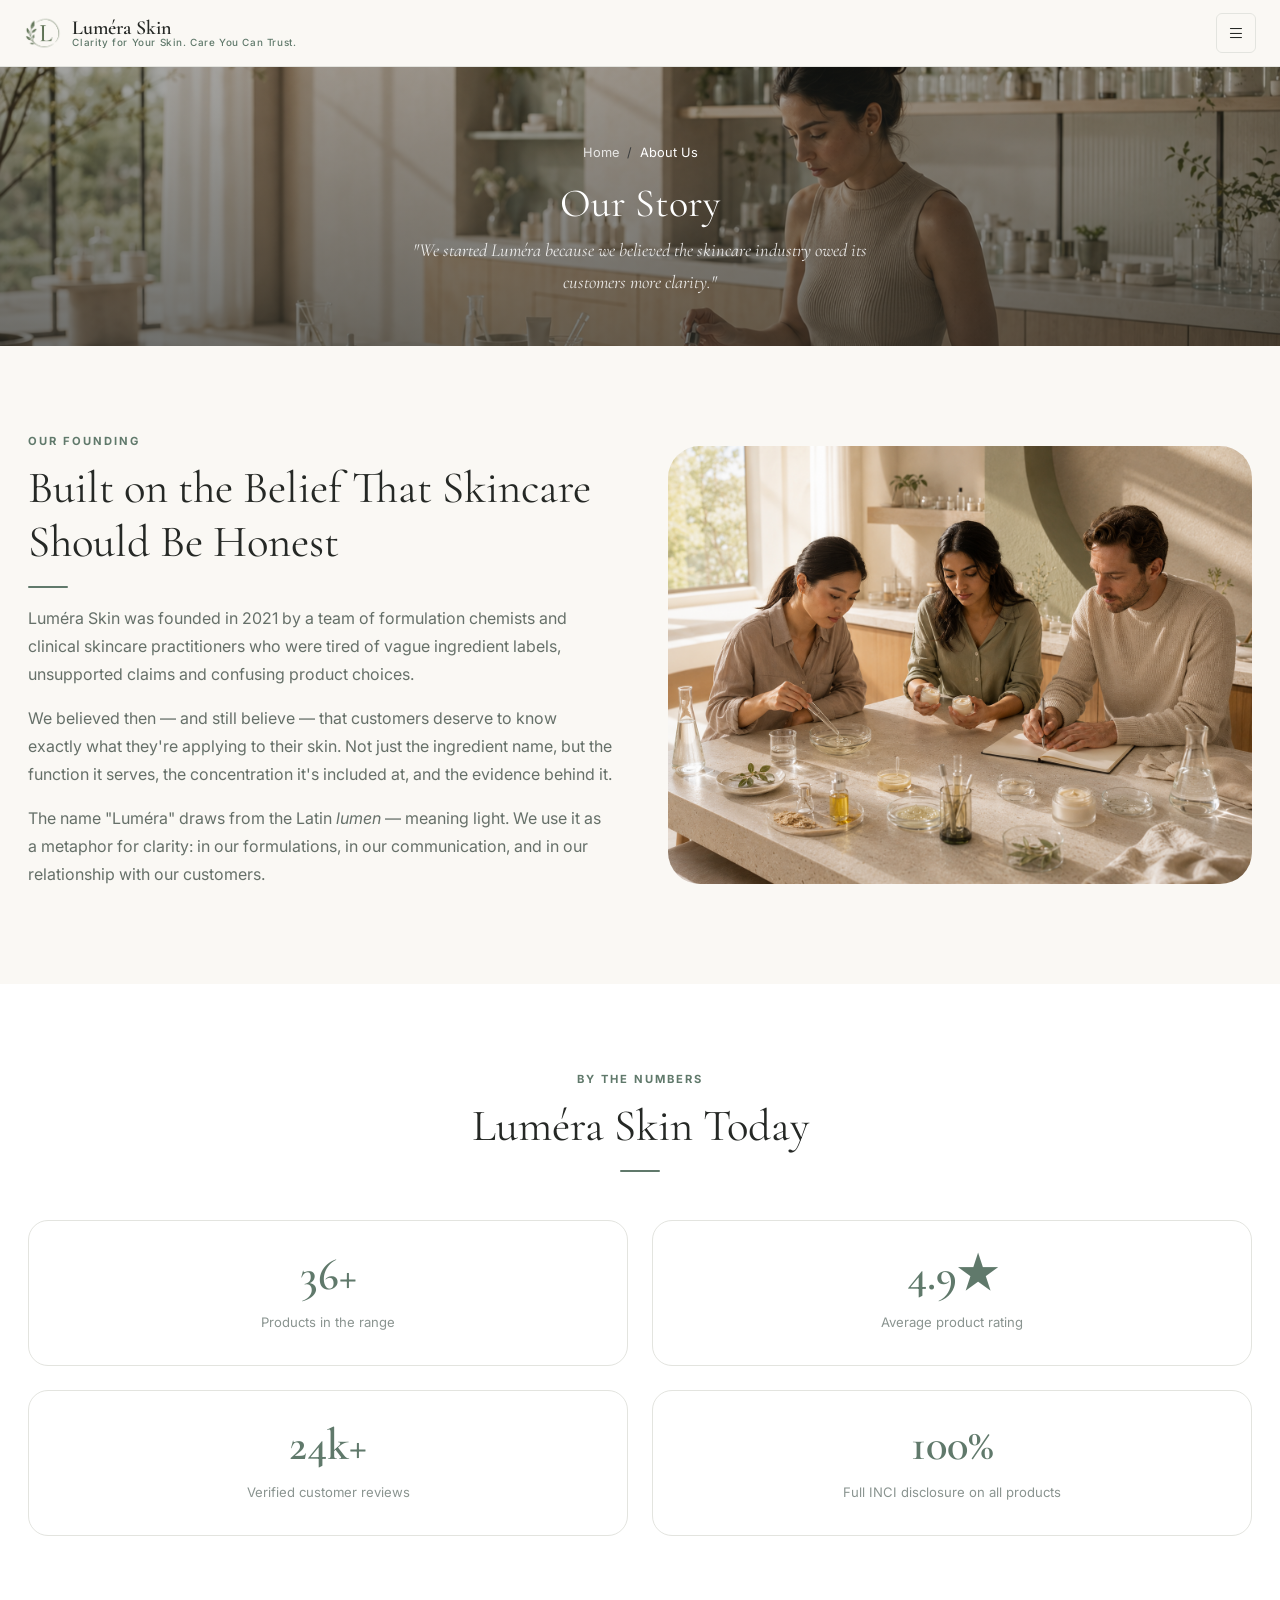
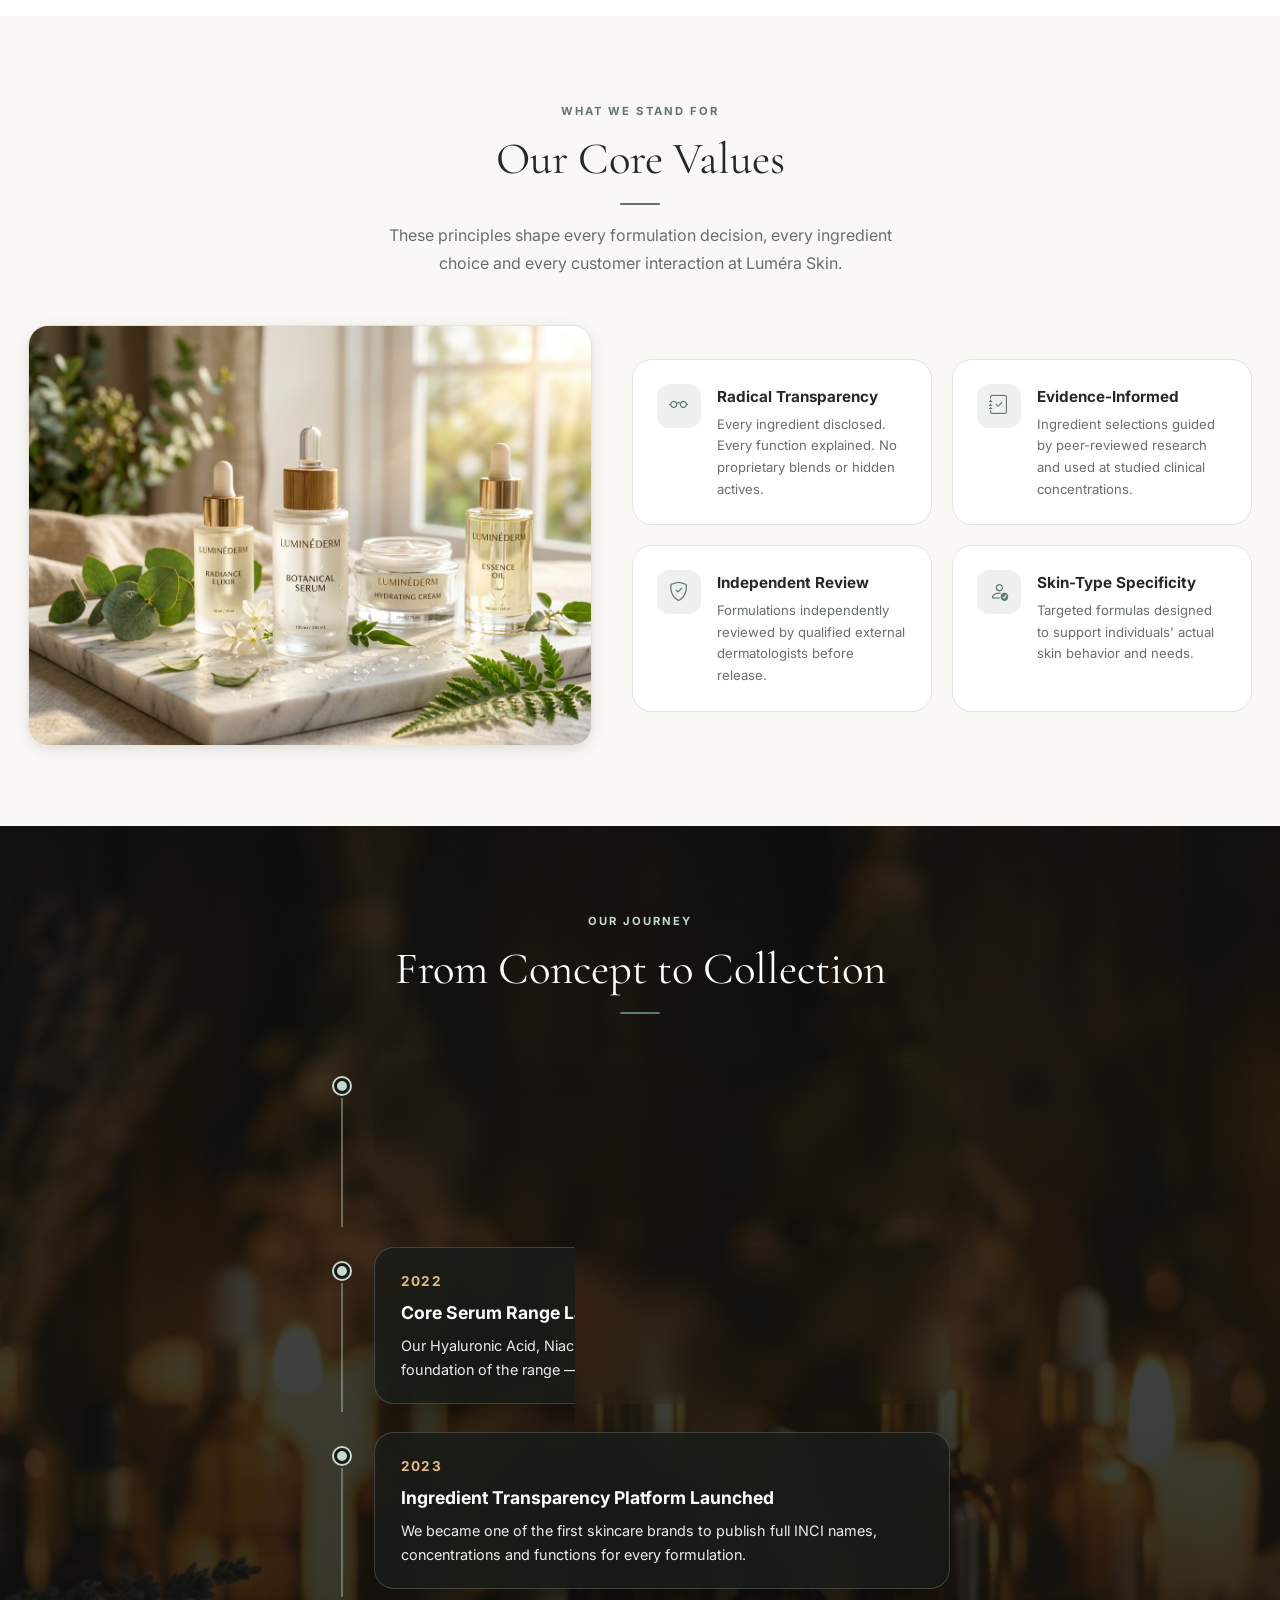
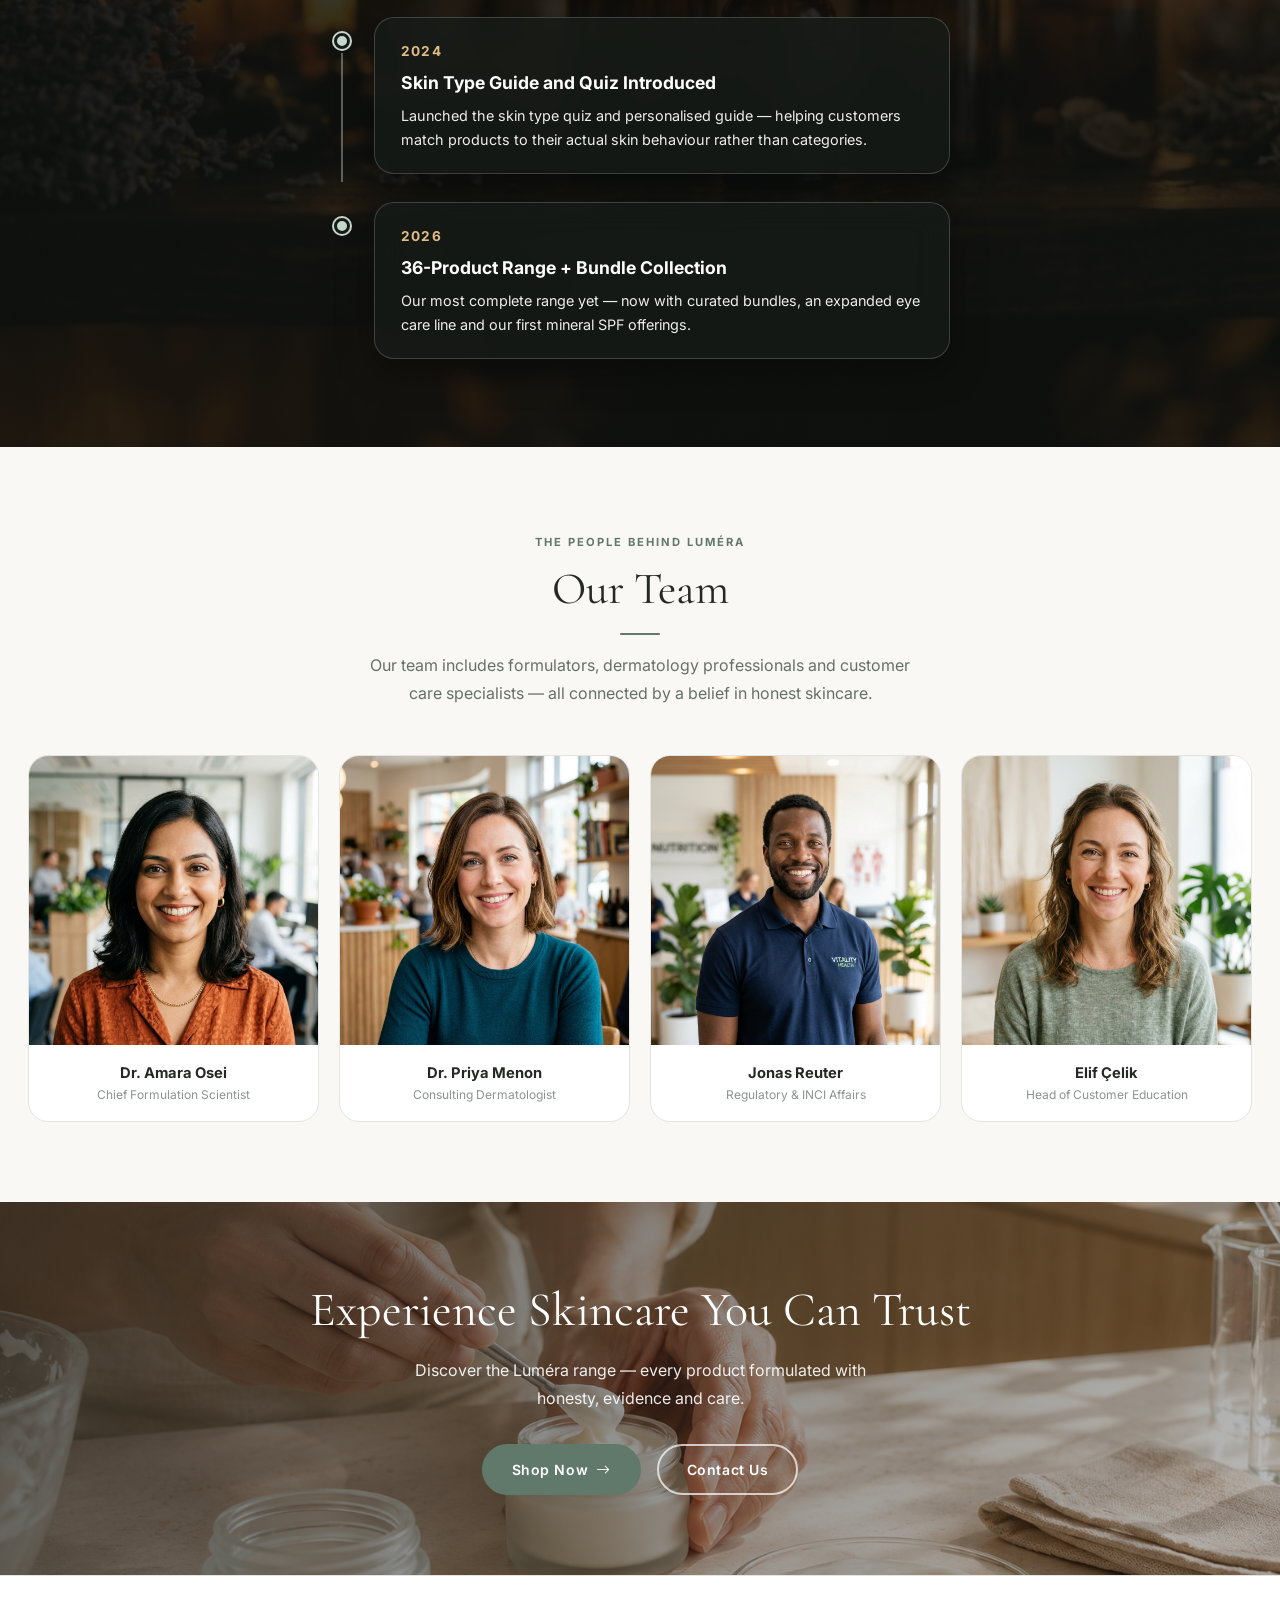
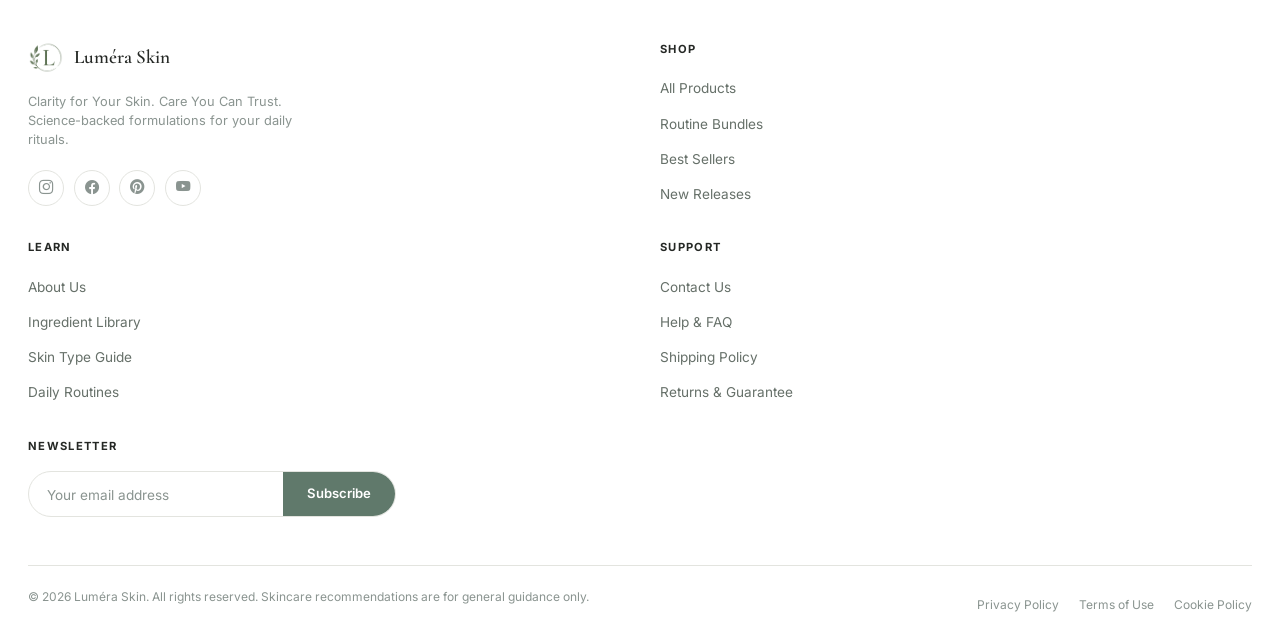
==== about.html @ bf9c9fcc "initial stages committed" ====
<!DOCTYPE html>
<html lang="en" dir="ltr" data-theme="light">

<head>
  <meta charset="UTF-8">
  <meta name="viewport" content="width=device-width, initial-scale=1.0">
  <title>About Luméra Skin — Our Philosophy & Story</title>
  <meta name="description"
    content="Learn about Luméra Skin — our founding philosophy, ingredient commitments, and what drives our belief in science-informed, transparent skincare.">
  <link rel="stylesheet" href="https://cdn.jsdelivr.net/npm/bootstrap@5.3.3/dist/css/bootstrap.min.css">
  <link rel="stylesheet" href="https://cdn.jsdelivr.net/npm/bootstrap-icons@1.11.3/font/bootstrap-icons.min.css">
  <link
    href="https://fonts.googleapis.com/css2?family=Cormorant+Garamond:ital,wght@0,300;0,400;0,500;0,600;1,300;1,400&family=Inter:wght@300;400;500;600;700&display=swap"
    rel="stylesheet">
  <link rel="stylesheet" href="css/main.css">
  <link rel="stylesheet" href="css/header.css">
  <link rel="stylesheet" href="css/footer.css">
  <link rel="stylesheet" href="css/forms.css">
  <link rel="stylesheet" href="css/dark-theme.css">
  <link rel="stylesheet" href="css/rtl.css">
  <link rel="stylesheet" href="css/desktop.css">
  <link rel="stylesheet" href="css/tablet.css">
  <link rel="stylesheet" href="css/mobile.css">
  <style>
    /* Story split */
    .about-split {
      display: grid;
      grid-template-columns: 1fr 1fr;
      gap: 3.5rem;
      align-items: center;
    }

    @media(max-width:768px) {
      .about-split {
        grid-template-columns: 1fr;
        gap: 2rem;
      }
    }

    [dir="rtl"] .about-split {
      direction: rtl;
    }

    .about-split-img {
      border-radius: var(--radius-xl);
      overflow: hidden;
      aspect-ratio: 4/3;
    }

    .about-split-img img {
      width: 100%;
      height: 100%;
      object-fit: cover;
    }

    /* Stats */
    .about-stats-grid {
      display: grid;
      grid-template-columns: repeat(4, 1fr);
      gap: 1.25rem;
      margin-top: 2rem;
    }

    @media(max-width:768px) {
      .about-stats-grid {
        grid-template-columns: repeat(2, 1fr);
      }
    }

    .stat-card {
      background: var(--bg-card);
      border: 1px solid var(--border-color);
      border-radius: var(--radius-lg);
      padding: 2rem 1.25rem;
      text-align: center;
      transition: all var(--transition-base);
    }

    .stat-card:hover {
      transform: translateY(-4px);
      box-shadow: var(--shadow-card-hover);
    }

    .stat-number {
      font-family: var(--font-display);
      font-size: 2.8rem;
      font-weight: 600;
      color: var(--color-primary);
      line-height: 1;
      margin-bottom: 0.85rem;
    }

    .stat-label {
      font-size: 0.82rem;
      color: var(--text-muted);
    }

    /* Values — Split Layout */
    .values-wrapper {
      display: grid;
      grid-template-columns: 1fr 1.1fr;
      gap: 2.5rem;
      align-items: center;
    }

    @media (max-width: 991px) {
      .values-wrapper {
        grid-template-columns: 1fr;
        gap: 2rem;
      }
    }

    .values-left-img {
      border-radius: var(--radius-lg);
      overflow: hidden;
      border: 1px solid var(--border-color);
      box-shadow: var(--shadow-md);
      height: 100%;
      min-height: 420px;
    }

    .values-left-img img {
      width: 100%;
      height: 100%;
      object-fit: cover;
      display: block;
    }

    .values-right-grid {
      display: grid;
      grid-template-columns: repeat(2, 1fr);
      gap: 1.25rem;
    }

    @media (max-width: 576px) {
      .values-right-grid {
        grid-template-columns: 1fr;
      }
    }

    .value-card {
      display: flex;
      gap: 1rem;
      align-items: flex-start;
      background: var(--bg-card);
      border: 1px solid var(--border-color);
      border-radius: var(--radius-lg);
      padding: 1.5rem;
      transition: all var(--transition-base);
    }

    .value-card:hover {
      transform: translateX(4px);
      border-color: rgba(96, 121, 107, .3);
    }

    [dir="rtl"] .value-card:hover {
      transform: translateX(-4px);
    }

    .value-icon {
      width: 44px;
      height: 44px;
      background: rgba(96, 121, 107, .1);
      border-radius: var(--radius-md);
      display: flex;
      align-items: center;
      justify-content: center;
      font-size: 1.2rem;
      color: var(--color-primary);
      flex-shrink: 0;
    }

    .value-title {
      font-size: 0.95rem;
      font-weight: 700;
      color: var(--text-heading);
      margin-bottom: 0.3rem;
    }

    .value-desc {
      font-size: 0.82rem;
      color: var(--text-body);
      line-height: 1.65;
    }

    /* Timeline with Background Image */
    #timeline {
      position: relative;
      background-image: url('assets/images/our-journey-bg.jpg');
      background-size: cover;
      background-position: center;
      background-attachment: scroll;
      color: #ffffff;
      overflow: hidden;
    }

    #timeline::before {
      content: '';
      position: absolute;
      inset: 0;
      background: linear-gradient(180deg, rgba(15, 18, 16, 0.75) 0%, rgba(15, 18, 16, 0.88) 100%);
      z-index: 1;
    }

    #timeline .container-brand {
      position: relative;
      z-index: 2;
    }

    #timeline .section-label {
      color: #c5d8cd !important;
    }

    #timeline h2 {
      color: #ffffff !important;
    }

    .timeline {
      display: flex;
      flex-direction: column;
      gap: 1.25rem;
    }

    .timeline-item {
      display: flex;
      gap: 1.25rem;
      align-items: stretch;
      position: relative;
    }

    .timeline-left {
      display: flex;
      flex-direction: column;
      align-items: center;
      flex-shrink: 0;
      width: 24px;
    }

    .timeline-dot {
      width: 16px;
      height: 16px;
      border-radius: 50%;
      background: #c5d8cd;
      border: 3px solid #171b18;
      box-shadow: 0 0 0 2px #c5d8cd;
      flex-shrink: 0;
      margin-top: 1rem;
      z-index: 2;
    }

    .timeline-line {
      flex: 1;
      width: 2px;
      background: #c5d8cd;
      opacity: 0.4;
      margin-top: 4px;
    }

    .timeline-content {
      flex: 1;
      padding-bottom: 0.5rem;
    }

    .timeline-card {
      background: rgba(23, 27, 24, 0.78);
      backdrop-filter: blur(16px);
      -webkit-backdrop-filter: blur(16px);
      border: 1px solid rgba(255, 255, 255, 0.18);
      border-radius: var(--radius-lg);
      padding: 1.35rem 1.6rem;
      box-shadow: 0 12px 36px rgba(0, 0, 0, 0.35);
      transition: all var(--transition-base);
    }

    .timeline-card:hover {
      transform: translateY(-2px);
      border-color: rgba(255, 255, 255, 0.35);
      background: rgba(30, 35, 31, 0.88);
      box-shadow: 0 16px 44px rgba(0, 0, 0, 0.5);
    }

    .timeline-year {
      font-size: 0.85rem;
      font-weight: 700;
      letter-spacing: 0.1em;
      text-transform: uppercase;
      color: #e2ba84;
      margin-bottom: 0.35rem;
    }

    .timeline-event {
      font-size: 1.1rem;
      font-weight: 700;
      color: #ffffff;
      margin-bottom: 0.45rem;
    }

    .timeline-detail {
      font-size: 0.9rem;
      color: rgba(255, 255, 255, 0.92);
      line-height: 1.65;
    }

    /* Team grid */
    .team-grid {
      display: grid;
      grid-template-columns: repeat(4, 1fr);
      gap: 1.25rem;
    }

    @media(max-width:991px) {
      .team-grid {
        grid-template-columns: repeat(2, 1fr);
      }
    }

    @media(max-width:576px) {
      .team-grid {
        grid-template-columns: 1fr 1fr;
      }
    }

    .team-card {
      background: var(--bg-card);
      border: 1px solid var(--border-color);
      border-radius: var(--radius-lg);
      overflow: hidden;
      transition: all var(--transition-base);
      text-align: center;
    }

    .team-card:hover {
      transform: translateY(-4px);
      box-shadow: var(--shadow-card-hover);
    }

    .team-avatar {
      width: 100%;
      aspect-ratio: 1/1;
      overflow: hidden;
      background: var(--bg-secondary);
    }

    .team-avatar img {
      width: 100%;
      height: 100%;
      object-fit: cover;
      object-position: center 20%;
      transition: transform 400ms ease;
    }

    .team-card:hover .team-avatar img {
      transform: scale(1.06);
    }

    .team-info {
      padding: 1rem;
    }

    .team-name {
      font-size: 0.92rem;
      font-weight: 700;
      color: var(--text-heading);
    }

    .team-role {
      font-size: 0.75rem;
      color: var(--text-muted);
    }
  </style>
</head>

<body>
  <!-- NAVBAR -->
  <nav class="lumera-navbar" id="mainNavbar">
    <div class="navbar-inner">
      <a href="index.html" class="navbar-brand-wrap">
        <div class="navbar-logo"><img src="assets/images/logo.png" alt="Luméra Skin Logo"></div>
        <div class="navbar-brand-text"><span class="navbar-brand-name">Luméra Skin</span><span
            class="navbar-brand-tagline">Clarity for Your Skin. Care You Can Trust.</span></div>
      </a>
      <ul class="navbar-nav-center">
        <li><a href="index.html" class="nav-link">Home</a></li>
        <li><a href="about.html" class="nav-link active">About</a></li>
        <li><a href="home2.html" class="nav-link">Routines</a></li>
        <li><a href="shop.html" class="nav-link">Shop</a></li>
        <li><a href="ingredients.html" class="nav-link">Ingredients</a></li>
        <li><a href="skin-type-guide.html" class="nav-link">Skin Guide</a></li>
        <li><a href="bundle-deals.html" class="nav-link">Bundles</a></li>
        <li><a href="contact.html" class="nav-link">Contact</a></li>
      </ul>
      <div class="navbar-utils"><button class="navbar-util-btn theme-toggle-btn" aria-label="Toggle dark mode"><i
            class="bi bi-moon theme-toggle-icon"></i></button><button
          class="navbar-util-btn navbar-rtl-btn rtl-toggle-btn">RTL</button><a href="login.html"
          class="btn-login-nav"><i class="bi bi-person"></i> Login</a><button class="navbar-mobile-toggle"
          id="navMobileToggle" aria-expanded="false"><i class="bi bi-list"></i></button></div>
    </div>
    <div class="navbar-mobile-menu" id="navMobileMenu"><a href="index.html" class="nav-link">Home</a><a
        href="about.html" class="nav-link active">About</a><a href="home2.html" class="nav-link">Routines</a><a
        href="shop.html" class="nav-link">Shop</a><a href="ingredients.html" class="nav-link">Ingredients</a><a
        href="skin-type-guide.html" class="nav-link">Skin Guide</a><a href="bundle-deals.html"
        class="nav-link">Bundles</a><a href="contact.html" class="nav-link">Contact</a>
      <div class="mobile-utils"><button class="navbar-util-btn theme-toggle-btn"><i
            class="bi bi-moon theme-toggle-icon"></i></button><button
          class="navbar-util-btn navbar-rtl-btn rtl-toggle-btn">RTL</button><a href="login.html"
          class="btn-login-nav ms-auto"><i class="bi bi-person"></i> Login</a></div>
    </div>
  </nav>

  <!-- PAGE BANNER -->
  <div class="page-banner" style="background-image:url('assets/images/about-banner.png'); min-height:280px;">
    <div class="banner-overlay"></div>
    <div class="banner-content container-brand">
      <nav aria-label="breadcrumb">
        <ol class="breadcrumb" style="justify-content:center;">
          <li class="breadcrumb-item"><a href="index.html">Home</a></li>
          <li class="breadcrumb-item active">About Us</li>
        </ol>
      </nav>
      <h1 style="font-size:2.5rem; margin-bottom:0.4rem;">Our Story</h1>
      <p
        style="color:rgba(255,255,255,.85); max-width:520px; margin:0 auto; font-style:italic; font-family:var(--font-display); font-size:1.15rem;">
        "We started Luméra because we believed the skincare industry owed its customers more clarity."</p>
    </div>
  </div>

  <!-- SECTION 1: FOUNDING STORY -->
  <section class="section-py" id="story">
    <div class="container-brand">
      <div class="about-split">
        <div class="fade-up">
          <span class="section-label">Our Founding</span>
          <h2>Built on the Belief That Skincare Should Be Honest</h2>
          <div class="brand-divider"></div>
          <p>Luméra Skin was founded in 2021 by a team of formulation chemists and clinical skincare practitioners who
            were tired of vague ingredient labels, unsupported claims and confusing product choices.</p>
          <p class="mt-3">We believed then — and still believe — that customers deserve to know exactly what they're
            applying to their skin. Not just the ingredient name, but the function it serves, the concentration it's
            included at, and the evidence behind it.</p>
          <p class="mt-3">The name "Luméra" draws from the Latin <em>lumen</em> — meaning light. We use it as a metaphor
            for clarity: in our formulations, in our communication, and in our relationship with our customers.</p>
        </div>
        <div class="about-split-img fade-up" style="transition-delay:120ms">
          <img src="assets/images/our_funding.png"
            alt="Luméra Skin founders reviewing formulations in a clean laboratory setting" loading="lazy">
        </div>
      </div>
    </div>
  </section>

  <!-- SECTION 2: BRAND STATS -->
  <section class="section-py section-bg" id="impact">
    <div class="container-brand">
      <div class="section-header text-center fade-up">
        <span class="section-label">By the Numbers</span>
        <h2>Luméra Skin Today</h2>
        <div class="brand-divider center"></div>
      </div>
      <div class="about-stats-grid">
        <div class="stat-card fade-up" style="transition-delay:0ms">
          <div class="stat-number">36+</div>
          <div class="stat-label">Products in the range</div>
        </div>
        <div class="stat-card fade-up" style="transition-delay:80ms">
          <div class="stat-number">4.9★</div>
          <div class="stat-label">Average product rating</div>
        </div>
        <div class="stat-card fade-up" style="transition-delay:160ms">
          <div class="stat-number">24k+</div>
          <div class="stat-label">Verified customer reviews</div>
        </div>
        <div class="stat-card fade-up" style="transition-delay:240ms">
          <div class="stat-number">100%</div>
          <div class="stat-label">Full INCI disclosure on all products</div>
        </div>
      </div>
    </div>
  </section>

  <!-- SECTION 3: VALUES -->
  <section class="section-py" id="values">
    <div class="container-brand">
      <div class="section-header text-center fade-up">
        <span class="section-label">What We Stand For</span>
        <h2>Our Core Values</h2>
        <div class="brand-divider center"></div>
        <p>These principles shape every formulation decision, every ingredient choice and every customer interaction at
          Luméra Skin.</p>
      </div>
      <div class="values-wrapper">
        <div class="values-left-img fade-up">
          <img src="assets/images/what-we-stand-for.jpg"
            alt="What We Stand For — Luméra Skin Brand Values & Scientific Transparency" loading="lazy">
        </div>
        <div class="values-right-grid">
          <div class="value-card fade-up" style="transition-delay:0ms">
            <div class="value-icon"><i class="bi bi-eyeglasses"></i></div>
            <div>
              <div class="value-title">Radical Transparency</div>
              <div class="value-desc">Every ingredient disclosed. Every function explained. No proprietary blends or hidden actives.</div>
            </div>
          </div>
          <div class="value-card fade-up" style="transition-delay:80ms">
            <div class="value-icon"><i class="bi bi-journal-check"></i></div>
            <div>
              <div class="value-title">Evidence-Informed</div>
              <div class="value-desc">Ingredient selections guided by peer-reviewed research and used at studied clinical concentrations.</div>
            </div>
          </div>
          <div class="value-card fade-up" style="transition-delay:160ms">
            <div class="value-icon"><i class="bi bi-shield-check"></i></div>
            <div>
              <div class="value-title">Independent Review</div>
              <div class="value-desc">Formulations independently reviewed by qualified external dermatologists before release.</div>
            </div>
          </div>
          <div class="value-card fade-up" style="transition-delay:240ms">
            <div class="value-icon"><i class="bi bi-person-check"></i></div>
            <div>
              <div class="value-title">Skin-Type Specificity</div>
              <div class="value-desc">Targeted formulas designed to support individuals' actual skin behavior and needs.</div>
            </div>
          </div>
        </div>
      </div>
    </div>
  </section>

  <!-- SECTION 4: JOURNEY / TIMELINE -->
  <section class="section-py" id="timeline">
    <div class="container-brand">
      <div class="section-header text-center fade-up">
        <span class="section-label">Our Journey</span>
        <h2>From Concept to Collection</h2>
        <div class="brand-divider center"></div>
      </div>
      <div style="max-width:620px; margin:0 auto;">
        <div class="timeline">
          <div class="timeline-item fade-up">
            <div class="timeline-left">
              <div class="timeline-dot"></div>
              <div class="timeline-line"></div>
            </div>
            <div class="timeline-content">
              <div class="timeline-card">
                <div class="timeline-year">2021</div>
                <div class="timeline-event">Luméra Skin Founded</div>
                <div class="timeline-detail">Started by a team of formulators, dermatologists and ingredient scientists with a shared belief in transparency.</div>
              </div>
            </div>
          </div>
          <div class="timeline-item fade-up" style="transition-delay:80ms">
            <div class="timeline-left">
              <div class="timeline-dot"></div>
              <div class="timeline-line"></div>
            </div>
            <div class="timeline-content">
              <div class="timeline-card">
                <div class="timeline-year">2022</div>
                <div class="timeline-event">Core Serum Range Launched</div>
                <div class="timeline-detail">Our Hyaluronic Acid, Niacinamide and Vitamin C serums became the foundation of the range — all receiving independent dermatological review.</div>
              </div>
            </div>
          </div>
          <div class="timeline-item fade-up" style="transition-delay:160ms">
            <div class="timeline-left">
              <div class="timeline-dot"></div>
              <div class="timeline-line"></div>
            </div>
            <div class="timeline-content">
              <div class="timeline-card">
                <div class="timeline-year">2023</div>
                <div class="timeline-event">Ingredient Transparency Platform Launched</div>
                <div class="timeline-detail">We became one of the first skincare brands to publish full INCI names, concentrations and functions for every formulation.</div>
              </div>
            </div>
          </div>
          <div class="timeline-item fade-up" style="transition-delay:240ms">
            <div class="timeline-left">
              <div class="timeline-dot"></div>
              <div class="timeline-line"></div>
            </div>
            <div class="timeline-content">
              <div class="timeline-card">
                <div class="timeline-year">2024</div>
                <div class="timeline-event">Skin Type Guide and Quiz Introduced</div>
                <div class="timeline-detail">Launched the skin type quiz and personalised guide — helping customers match products to their actual skin behaviour rather than categories.</div>
              </div>
            </div>
          </div>
          <div class="timeline-item fade-up" style="transition-delay:320ms">
            <div class="timeline-left">
              <div class="timeline-dot"></div>
            </div>
            <div class="timeline-content">
              <div class="timeline-card">
                <div class="timeline-year">2026</div>
                <div class="timeline-event">36-Product Range + Bundle Collection</div>
                <div class="timeline-detail">Our most complete range yet — now with curated bundles, an expanded eye care line and our first mineral SPF offerings.</div>
              </div>
            </div>
          </div>
        </div>
      </div>
    </div>
  </section>

  <!-- SECTION 5: TEAM -->
  <section class="section-py" id="team">
    <div class="container-brand">
      <div class="section-header text-center fade-up">
        <span class="section-label">The People Behind Luméra</span>
        <h2>Our Team</h2>
        <div class="brand-divider center"></div>
        <p>Our team includes formulators, dermatology professionals and customer care specialists — all connected by a
          belief in honest skincare.</p>
      </div>
      <div class="team-grid">
        <div class="team-card fade-up">
          <div class="team-avatar">
            <img src="assets/images/amara.png" alt="Dr. Amara Osei — Chief Formulation Scientist" loading="lazy">
          </div>
          <div class="team-info">
            <div class="team-name">Dr. Amara Osei</div>
            <div class="team-role">Chief Formulation Scientist</div>
          </div>
        </div>
        <div class="team-card fade-up" style="transition-delay:80ms">
          <div class="team-avatar">
            <img src="assets/images/sarah.png" alt="Dr. Priya Menon — Consulting Dermatologist" loading="lazy">
          </div>
          <div class="team-info">
            <div class="team-name">Dr. Priya Menon</div>
            <div class="team-role">Consulting Dermatologist</div>
          </div>
        </div>
        <div class="team-card fade-up" style="transition-delay:160ms">
          <div class="team-avatar">
            <img src="assets/images/james.png" alt="Jonas Reuter — Regulatory & INCI Affairs" loading="lazy">
          </div>
          <div class="team-info">
            <div class="team-name">Jonas Reuter</div>
            <div class="team-role">Regulatory & INCI Affairs</div>
          </div>
        </div>
        <div class="team-card fade-up" style="transition-delay:240ms">
          <div class="team-avatar">
            <img src="assets/images/female2.png" alt="Elif Çelik — Head of Customer Education" loading="lazy">
          </div>
          <div class="team-info">
            <div class="team-name">Elif Çelik</div>
            <div class="team-role">Head of Customer Education</div>
          </div>
        </div>
      </div>
    </div>
  </section>

  <!-- CTA -->
  <section class="cta-section" style="background-image:url('assets/images/about-cta.png');">
    <div class="overlay-dark"></div>
    <div class="cta-inner fade-up">
      <h2 style="font-size:clamp(1.8rem,4vw,3rem); margin-bottom:1rem;">Experience Skincare You Can Trust</h2>
      <p style="max-width:480px; margin:0 auto 2rem; opacity:.9;">Discover the Luméra range — every product formulated
        with honesty, evidence and care.</p>
      <div style="display:flex; gap:1rem; justify-content:center; flex-wrap:wrap;">
        <a href="shop.html" class="btn-primary-brand">Shop Now <i class="bi bi-arrow-right"></i></a>
        <a href="contact.html" class="btn-outline-brand"
          style="border-color:rgba(255,255,255,.7); color:#fff !important;">Contact Us</a>
      </div>
    </div>
  </section>

  <!-- FOOTER -->
  <!-- FOOTER -->
  <footer class="lumera-footer" aria-label="Site footer">
    <div class="container-brand">
      <div class="footer-grid">
        <!-- Brand -->
        <div class="footer-brand-col">
          <a href="index.html" class="footer-logo-wrap" aria-label="Luméra Skin Home">
            <div class="footer-logo" aria-hidden="true">
              <img src="assets/images/logo.png" alt="Luméra Skin Logo">
            </div>
            <span class="footer-brand-name">Luméra Skin</span>
          </a>
          <p class="footer-tagline">Clarity for Your Skin. Care You Can Trust.<br>Science-backed formulations for your daily rituals.</p>
          <div class="footer-social" aria-label="Social media links">
            <a href="#" class="social-icon-btn" aria-label="Instagram"><i class="bi bi-instagram"></i></a>
            <a href="#" class="social-icon-btn" aria-label="Facebook"><i class="bi bi-facebook"></i></a>
            <a href="#" class="social-icon-btn" aria-label="Pinterest"><i class="bi bi-pinterest"></i></a>
            <a href="#" class="social-icon-btn" aria-label="YouTube"><i class="bi bi-youtube"></i></a>
          </div>
        </div>
        <!-- Shop -->
        <div>
          <span class="footer-col-title">Shop</span>
          <ul class="footer-nav-list">
            <li><a href="shop.html">All Products</a></li>
            <li><a href="bundle-deals.html">Routine Bundles</a></li>
            <li><a href="shop.html?category=serums">Best Sellers</a></li>
            <li><a href="shop.html?sort=newest">New Releases</a></li>
          </ul>
        </div>
        <!-- Learn -->
        <div>
          <span class="footer-col-title">Learn</span>
          <ul class="footer-nav-list">
            <li><a href="about.html">About Us</a></li>
            <li><a href="ingredients.html">Ingredient Library</a></li>
            <li><a href="skin-type-guide.html">Skin Type Guide</a></li>
            <li><a href="home2.html">Daily Routines</a></li>
          </ul>
        </div>
        <!-- Support -->
        <div>
          <span class="footer-col-title">Support</span>
          <ul class="footer-nav-list">
            <li><a href="contact.html">Contact Us</a></li>
            <li><a href="contact.html#faq">Help & FAQ</a></li>
            <li><a href="contact.html#shipping">Shipping Policy</a></li>
            <li><a href="contact.html#returns">Returns & Guarantee</a></li>
          </ul>
        </div>
        <!-- Newsletter -->
        <div>
          <span class="footer-col-title">Newsletter</span>
          <form data-lumera-form aria-label="Newsletter signup">
            <div class="newsletter-input-wrap">
              <input type="email" class="input-brand" placeholder="Your email address" required>
              <button type="submit" class="newsletter-submit-btn">Subscribe</button>
            </div>
            <div class="form-success-msg mt-2" style="display:none;">Thank you for subscribing!</div>
          </form>
        </div>
      </div>
      <!-- Bottom Bar -->
      <div class="footer-bottom">
        <p class="footer-copyright">© 2026 Luméra Skin. All rights reserved. Skincare recommendations are for general guidance only.</p>
        <div class="footer-bottom-links">
          <a href="#">Privacy Policy</a>
          <a href="#">Terms of Use</a>
          <a href="#">Cookie Policy</a>
        </div>
      </div>
    </div>
  </footer>

  <script src="https://cdn.jsdelivr.net/npm/bootstrap@5.3.3/dist/js/bootstrap.bundle.min.js"></script>
  <script src="js/main.js"></script>
  <!-- Back to Top Button -->
  <button type="button" class="scroll-top-btn" id="scrollTopBtn" aria-label="Scroll to top" title="Scroll to top"><i class="bi bi-arrow-up"></i></button>
</body>

</html>
---- css/main.css ----
/* =========================================
   Luméra Skin — Main CSS
   Design Tokens, Typography, Base, Utilities
   ========================================= */

@import url('https://fonts.googleapis.com/css2?family=Cormorant+Garamond:ital,wght@0,300;0,400;0,500;0,600;1,300;1,400&family=Inter:wght@300;400;500;600;700&display=swap');

/* ---- CSS Custom Properties ---- */
:root {
  /* Brand Colors */
  --color-primary:       #60796B;
  --color-primary-hover: #4C6256;
  --color-secondary:     #FAF8F4;
  --color-heading:       #252825;
  --color-body:          #667069;
  --color-border:        #E3E4DF;
  --color-white:         #FFFFFF;

  /* Dark Mode Tokens (default light) */
  --bg-main:            #FAF8F4;
  --bg-secondary:       #FFFFFF;
  --bg-card:            #FFFFFF;
  --text-heading:       #252825;
  --text-body:          #667069;
  --text-muted:         #8A9490;
  --border-color:       #E3E4DF;
  --accent:             #60796B;

  /* Typography */
  --font-display: 'Cormorant Garamond', Georgia, serif;
  --font-body:    'Inter', -apple-system, sans-serif;

  /* Spacing */
  --section-py:    80px;
  --section-py-sm: 48px;

  /* Transitions */
  --transition-fast:   150ms ease;
  --transition-base:   250ms ease;
  --transition-slow:   400ms ease;

  /* Shadows */
  --shadow-sm:  0 1px 3px rgba(0,0,0,.06), 0 1px 2px rgba(0,0,0,.04);
  --shadow-md:  0 4px 16px rgba(0,0,0,.08), 0 2px 6px rgba(0,0,0,.04);
  --shadow-lg:  0 10px 40px rgba(0,0,0,.10), 0 4px 12px rgba(0,0,0,.06);
  --shadow-card-hover: 0 16px 48px rgba(96,121,107,.15);

  /* Border Radius */
  --radius-sm:  6px;
  --radius-md:  12px;
  --radius-lg:  20px;
  --radius-xl:  32px;
  --radius-pill: 999px;
}

/* ---- Dark Mode Variables ---- */
[data-theme="dark"] {
  --bg-main:       #171B18;
  --bg-secondary:  #202521;
  --bg-card:       #292F2A;
  --text-heading:  #FAF8F4;
  --text-body:     #C8CEC9;
  --text-muted:    #8A9490;
  --border-color:  #3A4040;
  --accent:        #8FA79A;
  --color-secondary: #202521;
}

/* ---- Base Reset ---- */
*, *::before, *::after {
  box-sizing: border-box;
  margin: 0;
  padding: 0;
}

html {
  scroll-behavior: smooth;
  font-size: 16px;
  max-width: 100%;
  overflow-x: clip;
}

body {
  font-family: var(--font-body);
  font-size: 1rem;
  line-height: 1.65;
  color: var(--text-body);
  background-color: var(--bg-main);
  transition: background-color var(--transition-base), color var(--transition-base);
  overflow-x: hidden;
}

/* ---- Typography ---- */
h1, h2, h3, h4, h5, h6 {
  font-family: var(--font-display);
  color: var(--text-heading);
  line-height: 1.2;
  font-weight: 500;
  transition: color var(--transition-base);
}

h1 { font-size: clamp(2.2rem, 5vw, 3.8rem); font-weight: 400; }
h2 { font-size: clamp(1.7rem, 3.5vw, 2.8rem); font-weight: 400; }
h3 { font-size: clamp(1.3rem, 2.5vw, 1.9rem); font-weight: 500; }
h4 { font-size: clamp(1.1rem, 2vw, 1.4rem); font-weight: 500; }
h5 { font-size: 1.1rem; font-weight: 600; }
h6 { font-size: 0.95rem; font-weight: 600; }

p {
  color: var(--text-body);
  line-height: 1.75;
  transition: color var(--transition-base);
}

a {
  color: var(--color-primary);
  text-decoration: none;
  transition: color var(--transition-fast);
}
a:hover { color: var(--color-primary-hover); }
a:focus-visible {
  outline: 2px solid var(--color-primary);
  outline-offset: 3px;
  border-radius: 2px;
}

img { max-width: 100%; height: auto; display: block; }

/* ---- Section Spacing ---- */
.section-py  { padding-top: var(--section-py); padding-bottom: var(--section-py); }
.section-bg  { background-color: var(--bg-secondary); }
.section-alt { background-color: var(--bg-main); }

/* ---- Section Labels ---- */
.section-label {
  display: inline-block;
  font-family: var(--font-body);
  font-size: 0.7rem;
  font-weight: 700;
  letter-spacing: 0.18em;
  text-transform: uppercase;
  color: var(--color-primary);
  margin-bottom: 0.75rem;
}

/* ---- Section Headers ---- */
.section-header {
  margin-bottom: 3rem;
}
.section-header.text-center { text-align: center; }
.section-header p {
  max-width: 540px;
  margin-top: 0.75rem;
}
.section-header.text-center p { margin-left: auto; margin-right: auto; }

/* ---- Divider ---- */
.brand-divider {
  width: 40px;
  height: 2px;
  background: var(--color-primary);
  margin: 1rem 0;
  border-radius: 2px;
}
.brand-divider.center { margin-left: auto; margin-right: auto; }

/* ---- Buttons ---- */
.btn-primary-brand {
  display: inline-flex;
  align-items: center;
  gap: 0.5rem;
  background: var(--color-primary);
  color: var(--color-white) !important;
  border: 2px solid var(--color-primary);
  padding: 0.75rem 1.75rem;
  border-radius: var(--radius-pill);
  font-family: var(--font-body);
  font-size: 0.875rem;
  font-weight: 600;
  letter-spacing: 0.04em;
  cursor: pointer;
  transition: background var(--transition-base), transform var(--transition-base), box-shadow var(--transition-base);
}
.btn-primary-brand:hover {
  background: var(--color-primary-hover);
  border-color: var(--color-primary-hover);
  transform: translateY(-2px);
  box-shadow: 0 6px 20px rgba(96,121,107,.30);
}
.btn-primary-brand:focus-visible {
  outline: 3px solid var(--color-primary);
  outline-offset: 3px;
}
.btn-primary-brand:active { transform: translateY(0); }

.btn-outline-brand {
  display: inline-flex;
  align-items: center;
  gap: 0.5rem;
  background: transparent;
  color: var(--color-primary) !important;
  border: 2px solid var(--color-primary);
  padding: 0.75rem 1.75rem;
  border-radius: var(--radius-pill);
  font-family: var(--font-body);
  font-size: 0.875rem;
  font-weight: 600;
  letter-spacing: 0.04em;
  cursor: pointer;
  transition: background var(--transition-base), color var(--transition-base), transform var(--transition-base), box-shadow var(--transition-base);
}
.btn-outline-brand:hover {
  background: var(--color-primary);
  color: var(--color-white) !important;
  transform: translateY(-2px);
  box-shadow: 0 6px 20px rgba(96,121,107,.25);
}
.btn-outline-brand:focus-visible {
  outline: 3px solid var(--color-primary);
  outline-offset: 3px;
}

/* ---- Straight Hyphen & Dash Alignment ---- */
.straight-hyphen,
.hyphen-straight {
  display: inline-block !important;
  font-style: normal !important;
  transform: none !important;
  font-family: var(--font-body), sans-serif !important;
  vertical-align: middle !important;
}

/* ---- Badges ---- */
.badge-brand {
  display: inline-flex;
  align-items: center;
  gap: 0.35rem;
  padding: 0.35em 0.8em;
  font-size: 0.68rem;
  font-weight: 700;
  letter-spacing: 0.08em;
  text-transform: uppercase;
  border-radius: var(--radius-pill);
  white-space: nowrap;
  background: #3B4E43 !important;
  color: #ffffff !important;
  border: 1px solid rgba(255, 255, 255, 0.3) !important;
  box-shadow: 0 4px 12px rgba(0, 0, 0, 0.22);
  position: relative;
  z-index: 5;
}
.badge-bestseller,
.badge-new,
.badge-skin {
  background: #3B4E43 !important;
  color: #ffffff !important;
  border: 1px solid rgba(255, 255, 255, 0.3) !important;
}
[data-theme="dark"] .badge-brand,
[data-theme="dark"] .badge-bestseller,
[data-theme="dark"] .badge-new,
[data-theme="dark"] .badge-skin {
  background: #4E6758 !important;
  color: #ffffff !important;
  border-color: rgba(255, 255, 255, 0.35) !important;
}

/* ---- Cards Base ---- */
.lumera-card {
  background: var(--bg-card);
  border: 1px solid var(--border-color);
  border-radius: var(--radius-lg);
  overflow: hidden;
  transition: transform var(--transition-base), box-shadow var(--transition-base), border-color var(--transition-base);
}
.lumera-card:hover {
  transform: translateY(-4px);
  box-shadow: var(--shadow-card-hover);
  border-color: rgba(96,121,107,.3);
}

/* ---- Fade-up Animation ---- */
.fade-up {
  opacity: 0;
  transform: translateY(28px);
  transition: opacity var(--transition-slow), transform var(--transition-slow);
}
.fade-up.visible {
  opacity: 1;
  transform: translateY(0);
}

@media (prefers-reduced-motion: reduce) {
  .fade-up { opacity: 1; transform: none; transition: none; }
  *, *::before, *::after { animation-duration: .01ms !important; transition-duration: .01ms !important; }
}

/* ---- Utility: Overlay ---- */
.overlay-dark {
  position: absolute;
  inset: 0;
  background: linear-gradient(135deg, rgba(37,40,37,.72) 0%, rgba(37,40,37,.3) 100%);
  z-index: 1;
}

/* ---- Utility: Aspect Ratio ---- */
.ratio-product { aspect-ratio: 3 / 4; }
.ratio-banner  { aspect-ratio: 16 / 7; }
.ratio-square  { aspect-ratio: 1 / 1; }
.ratio-wide    { aspect-ratio: 16 / 9; }

/* ---- Container Padding ---- */
.container-brand {
  width: 100%;
  max-width: 1400px;
  margin-left: auto;
  margin-right: auto;
  padding-left: 36px;
  padding-right: 36px;
}

/* ---- Scrollbar Styling ---- */
::-webkit-scrollbar { width: 6px; }
::-webkit-scrollbar-track { background: var(--bg-secondary); }
::-webkit-scrollbar-thumb { background: var(--border-color); border-radius: 3px; }
::-webkit-scrollbar-thumb:hover { background: var(--color-primary); }

/* ---- Selection ---- */
::selection { background: rgba(96,121,107,.2); color: var(--text-heading); }

/* ---- Focus Outline System ---- */
:focus { outline: none; }
:focus-visible { outline: 2px solid var(--color-primary); outline-offset: 2px; }

/* ---- Page Background ---- */
.bg-main { background-color: var(--bg-main) !important; }
.bg-card  { background-color: var(--bg-card) !important; }
.bg-secondary-brand { background-color: var(--bg-secondary) !important; }

/* ---- Text Utilities ---- */
.text-primary-brand  { color: var(--color-primary) !important; }
.text-heading-brand  { color: var(--text-heading) !important; }
.text-body-brand     { color: var(--text-body) !important; }
.text-muted-brand    { color: var(--text-muted) !important; }

/* ---- CTA Section Common ---- */
.cta-section {
  position: relative;
  overflow: hidden;
  min-height: 360px;
  display: flex;
  align-items: center;
  background-size: cover;
  background-position: center;
  background-repeat: no-repeat;
}
.cta-section .cta-inner {
  position: relative;
  z-index: 2;
  text-align: center;
  color: #fff;
  padding: var(--section-py) 20px;
  width: 100%;
}
.cta-section .cta-inner h2,
.cta-section .cta-inner h3,
.cta-section .cta-inner p { color: #fff; }

/* ---- Page Banner ---- */
.page-banner {
  position: relative;
  background-size: cover;
  background-position: center;
  min-height: 280px;
  display: flex;
  align-items: flex-end;
  overflow: hidden;
}
.page-banner .banner-overlay {
  position: absolute;
  inset: 0;
  background: linear-gradient(to bottom, rgba(37,40,37,.4) 0%, rgba(37,40,37,.65) 100%);
  z-index: 1;
}
.page-banner .banner-content {
  position: relative;
  z-index: 2;
  padding-bottom: 3rem;
  text-align: center;
  width: 100%;
  color: #fff;
}
.page-banner .banner-content h1,
.page-banner .banner-content p { color: #fff; }
.page-banner .breadcrumb-item,
.page-banner .breadcrumb-item a { color: rgba(255,255,255,.8); font-size: 0.8rem; }
.page-banner .breadcrumb-item.active { color: rgba(255,255,255,1); }
.page-banner .breadcrumb-divider { color: rgba(255,255,255,.6); }

/* ---- Number / Step Indicator ---- */
.step-num {
  width: 44px; height: 44px;
  border-radius: 50%;
  background: rgba(96,121,107,.12);
  color: var(--color-primary);
  display: flex; align-items: center; justify-content: center;
  font-weight: 700;
  font-size: 0.9rem;
  flex-shrink: 0;
}

/* ---- Star Rating ---- */
.star-rating {
  display: inline-flex;
  gap: 2px;
  color: #c9a87c;
  font-size: 0.8rem;
}

/* ---- Scroll to Top Floating Button ---- */
.scroll-top-btn {
  position: fixed;
  bottom: 2rem;
  right: 2rem;
  width: 46px;
  height: 46px;
  border-radius: 50%;
  background: var(--color-primary);
  color: #ffffff;
  border: 1px solid rgba(255, 255, 255, 0.25);
  display: flex;
  align-items: center;
  justify-content: center;
  font-size: 1.15rem;
  box-shadow: 0 6px 20px rgba(0, 0, 0, 0.22);
  cursor: pointer;
  opacity: 0;
  visibility: hidden;
  transform: translateY(12px) scale(0.9);
  transition: opacity 0.3s ease, transform 0.3s ease, visibility 0.3s ease, background 0.3s ease, box-shadow 0.3s ease;
  z-index: 999;
}
.scroll-top-btn.visible {
  opacity: 1;
  visibility: visible;
  transform: translateY(0) scale(1);
}
.scroll-top-btn:hover {
  background: #233329;
  color: #ffffff;
  transform: translateY(-3px) scale(1.05);
  box-shadow: 0 8px 24px rgba(0, 0, 0, 0.3);
}
.scroll-top-btn:focus-visible {
  outline: 2px solid var(--color-primary);
  outline-offset: 3px;
}
[data-theme="dark"] .scroll-top-btn {
  background: #3B4E43;
  color: #ffffff;
  border-color: rgba(255, 255, 255, 0.3);
}
[data-theme="dark"] .scroll-top-btn:hover {
  background: #4E6758;
}
[dir="rtl"] .scroll-top-btn {
  right: auto;
  left: 2rem;
}
@media (max-width: 768px) {
  .scroll-top-btn {
    bottom: 1.5rem;
    right: 1.25rem;
    width: 42px;
    height: 42px;
    font-size: 1.05rem;
  }
  [dir="rtl"] .scroll-top-btn {
    right: auto;
    left: 1.25rem;
  }
}
---- css/header.css ----
/* =========================================
   Luméra Skin — Header CSS
   Navbar, Navigation, Sticky, Mobile
   ========================================= */

/* ---- Navbar Base ---- */
.lumera-navbar {
  background-color: rgba(250, 248, 244, .96);
  backdrop-filter: blur(12px);
  -webkit-backdrop-filter: blur(12px);
  border-bottom: 1px solid var(--border-color);
  padding: 0;
  min-height: 66px;
  position: fixed;
  top: 0;
  left: 0;
  right: 0;
  width: 100%;
  z-index: 1050;
  transform: translate3d(0, var(--navbar-viewport-offset, 0px), 0);
  will-change: transform;
  transition: background-color var(--transition-base), border-color var(--transition-base), box-shadow var(--transition-base);
}

/* Only regular pages contain the shared navbar. Auth pages remain untouched. */
body:has(> .lumera-navbar) {
  padding-top: 66px;
}

.lumera-navbar.scrolled {
  box-shadow: 0 2px 20px rgba(0, 0, 0, .07);
}

[data-theme="dark"] .lumera-navbar {
  background-color: rgba(23, 27, 24, .96);
  border-color: var(--border-color);
}

/* ---- Navbar Inner Grid ---- */
.navbar-inner {
  box-sizing: border-box;
  display: grid;
  grid-template-columns: auto 1fr auto;
  align-items: center;
  gap: 1.5rem;
  padding: 0 36px;
  min-height: 66px;
  width: 100%;
  max-width: 1400px;
  margin: 0 auto;
}

/* ---- Brand ---- */
.navbar-brand-wrap {
  display: flex;
  align-items: center;
  gap: 0.65rem;
  text-decoration: none;
  flex-shrink: 0;
}

.navbar-logo {
  width: 38px;
  height: 38px;
  background: var(--color-primary);
  border-radius: 50%;
  overflow: hidden;
  display: flex;
  align-items: center;
  justify-content: center;
  flex-shrink: 0;
}

.navbar-logo img {
  width: 100%;
  height: 100%;
  object-fit: cover;
}

.navbar-logo:has(img) {
  background: transparent;
  border-radius: 0;
  overflow: visible;
}

.navbar-logo:has(img) img {
  object-fit: contain;
}

.navbar-logo svg {
  width: 22px;
  height: 22px;
  fill: #fff;
}

.navbar-brand-text {
  line-height: 1;
}

.navbar-brand-name {
  font-family: var(--font-display);
  font-size: 1.25rem;
  font-weight: 600;
  color: var(--text-heading);
  display: block;
  transition: color var(--transition-fast);
}

.navbar-brand-tagline {
  font-size: 0.62rem;
  color: var(--color-primary);
  font-weight: 500;
  letter-spacing: 0.06em;
  display: block;
  white-space: nowrap;
}

.navbar-brand-wrap:hover .navbar-brand-name {
  color: var(--color-primary);
}

/* ---- Center Nav ---- */
.navbar-nav-center {
  display: flex;
  align-items: center;
  justify-content: center;
  list-style: none;
  gap: 0.25rem;
  margin: 0;
  padding: 0;
}

.navbar-nav-center .nav-item {
  position: relative;
}

.navbar-nav-center .nav-link {
  font-family: var(--font-body);
  font-size: 0.82rem;
  font-weight: 500;
  color: var(--text-body);
  padding: 0.45rem 0.8rem;
  border-radius: var(--radius-sm);
  letter-spacing: 0.02em;
  white-space: nowrap;
  transition: color var(--transition-fast), background var(--transition-fast);
  text-decoration: none;
  display: block;
}

.navbar-nav-center .nav-link:hover {
  color: var(--color-primary);
  background: rgba(96, 121, 107, .08);
}

.navbar-nav-center .nav-link.active {
  color: var(--color-primary);
  background: rgba(96, 121, 107, .10);
  font-weight: 600;
}

/* ---- Right Utilities ---- */
.navbar-utils {
  display: flex;
  align-items: center;
  gap: 0.5rem;
  flex-shrink: 0;
}

.navbar-util-btn {
  width: 36px;
  height: 36px;
  border-radius: 50%;
  border: 1px solid var(--border-color);
  background: transparent;
  cursor: pointer;
  display: flex;
  align-items: center;
  justify-content: center;
  color: var(--text-body);
  font-size: 0.9rem;
  transition: color var(--transition-fast), border-color var(--transition-fast), background var(--transition-fast);
}

.navbar-util-btn:hover {
  color: var(--color-primary);
  border-color: var(--color-primary);
  background: rgba(96, 121, 107, .08);
}

.navbar-util-btn:focus-visible {
  outline: 2px solid var(--color-primary);
}

.navbar-rtl-btn {
  font-size: 0.68rem;
  font-weight: 700;
  letter-spacing: 0.04em;
  font-family: var(--font-body);
  padding: 0;
  min-width: 36px;
  width: 36px;
  height: 36px;
  border-radius: 50%;
}

.btn-login-nav {
  background: var(--color-primary);
  color: #fff !important;
  border: none;
  padding: 0.45rem 1.1rem;
  border-radius: var(--radius-pill);
  font-size: 0.82rem;
  font-weight: 600;
  cursor: pointer;
  transition: background var(--transition-fast), transform var(--transition-fast), box-shadow var(--transition-fast);
  text-decoration: none;
  display: inline-flex;
  align-items: center;
  gap: 0.3rem;
}

.btn-login-nav:hover {
  background: var(--color-primary-hover);
  transform: translateY(-1px);
  box-shadow: 0 4px 12px rgba(96, 121, 107, .3);
  color: #fff !important;
}

/* ---- Mobile Toggle ---- */
.navbar-mobile-toggle {
  display: none;
  width: 40px;
  height: 40px;
  border-radius: var(--radius-sm);
  border: 1px solid var(--border-color);
  background: transparent;
  cursor: pointer;
  align-items: center;
  justify-content: center;
  color: var(--text-heading);
  font-size: 1.1rem;
  flex-shrink: 0;
  transition: color var(--transition-fast), border-color var(--transition-fast);
}

.navbar-mobile-toggle:hover {
  color: var(--color-primary);
  border-color: var(--color-primary);
}

/* ---- Mobile Nav Drawer ---- */
.navbar-mobile-menu {
  display: none;
  background: var(--bg-secondary);
  border-top: 1px solid var(--border-color);
  padding: 1rem 1.5rem 1.5rem;
  position: absolute;
  top: 100%;
  left: 0;
  right: 0;
  z-index: 1049;
  box-shadow: 0 8px 32px rgba(0, 0, 0, .12);
  max-height: calc(100vh - 66px);
  overflow-y: auto;
}

.navbar-mobile-menu.open {
  display: block;
}

.navbar-mobile-menu .nav-link {
  display: block;
  padding: 0.65rem 0.5rem;
  color: var(--text-body);
  font-size: 0.9rem;
  font-weight: 500;
  border-bottom: 1px solid var(--border-color);
  text-decoration: none;
  transition: color var(--transition-fast);
}

.navbar-mobile-menu .nav-link:hover,
.navbar-mobile-menu .nav-link.active {
  color: var(--color-primary);
}

.navbar-mobile-menu .mobile-utils {
  display: flex;
  align-items: center;
  gap: 0.75rem;
  padding-top: 1rem;
}

/* ---- Responsive Breakpoints: Hamburger Drawer Nav on iPad Pro & Tablet View (max-width: 1366px) ---- */
@media (max-width: 1366px) {
  .navbar-inner {
    display: flex;
    justify-content: space-between;
    align-items: center;
    padding: 0 24px;
  }

  .navbar-nav-center {
    display: none !important;
  }

  .navbar-mobile-toggle {
    display: flex !important;
  }

  .navbar-utils > .theme-toggle-btn,
  .navbar-utils > .rtl-toggle-btn,
  .navbar-utils .btn-login-nav {
    display: none !important;
  }

  .navbar-mobile-menu .mobile-utils .theme-toggle-btn,
  .navbar-mobile-menu .mobile-utils .rtl-toggle-btn,
  .navbar-mobile-menu .mobile-utils .btn-login-nav {
    display: inline-flex !important;
  }
}

@media (max-width: 576px) {
  body:has(> .lumera-navbar) {
    padding-top: 58px;
  }

  .navbar-inner {
    padding: 0 16px;
  }

  .navbar-brand-tagline {
    display: none;
  }
}
---- css/footer.css ----
/* =========================================
   Luméra Skin — Footer CSS
   Footer Layout, Columns, Newsletter, Social
   ========================================= */

/* ---- Footer Base ---- */
.lumera-footer {
  background: var(--bg-secondary);
  border-top: 1px solid var(--border-color);
  padding-top: 4rem;
  padding-bottom: 0;
  transition: background var(--transition-base), border-color var(--transition-base);
}

[data-theme="dark"] .lumera-footer {
  background: var(--bg-secondary);
}

/* ---- Footer Grid ---- */
.footer-grid {
  display: grid;
  grid-template-columns: 2fr 1fr 1fr 1fr 1.5fr;
  gap: 2.5rem;
  padding-bottom: 3rem;
}

@media (max-width: 1366px) {
  .footer-grid {
    grid-template-columns: 1fr 1fr;
    gap: 2rem 2.5rem;
  }

  .footer-brand-col {
    grid-column: auto;
  }

  .footer-grid > :last-child {
    grid-column: 1 / -1 !important;
    justify-self: start !important;
    text-align: left !important;
    width: 100% !important;
    max-width: 540px !important;
    margin-left: 0 !important;
    margin-right: auto !important;
    display: flex !important;
    flex-direction: column !important;
    align-items: flex-start !important;
  }
}

@media (max-width: 576px) {
  .footer-grid {
    grid-template-columns: 1fr;
    gap: 1.5rem;
  }

  .footer-grid> :last-child {
    max-width: 100%;
  }
}

/* ---- Footer Brand Column ---- */
.footer-brand-col .footer-logo-wrap {
  display: flex;
  align-items: center;
  gap: 0.65rem;
  text-decoration: none;
  margin-bottom: 1rem;
}

.footer-logo {
  width: 36px;
  height: 36px;
  background: transparent !important;
  border-radius: 0;
  overflow: visible;
  display: flex;
  align-items: center;
  justify-content: center;
  flex-shrink: 0;
}

.footer-logo img {
  width: 100%;
  height: 100%;
  object-fit: contain;
}

.footer-logo svg {
  width: 20px;
  height: 20px;
  fill: #fff;
}

.footer-brand-name {
  font-family: var(--font-display);
  font-size: 1.2rem;
  font-weight: 600;
  color: var(--text-heading);
}

.footer-tagline {
  font-size: 0.8rem;
  color: var(--text-muted);
  margin-bottom: 1.25rem;
  line-height: 1.5;
  max-width: 280px;
}

/* ---- Social Icons ---- */
.footer-social {
  display: flex;
  gap: 0.6rem;
}

.social-icon-btn {
  width: 36px;
  height: 36px;
  border-radius: 50%;
  border: 1px solid var(--border-color);
  background: transparent;
  color: var(--text-muted);
  display: flex;
  align-items: center;
  justify-content: center;
  font-size: 0.9rem;
  cursor: pointer;
  transition: all var(--transition-fast);
  text-decoration: none;
}

.social-icon-btn:hover {
  color: var(--color-primary);
  border-color: var(--color-primary);
  background: rgba(96, 121, 107, .08);
}

.social-icon-btn:focus-visible {
  outline: 2px solid var(--color-primary);
}

/* ---- Footer Nav Column ---- */
.footer-col-title {
  font-family: var(--font-body);
  font-size: 0.7rem;
  font-weight: 700;
  letter-spacing: 0.12em;
  text-transform: uppercase;
  color: var(--text-heading);
  margin-bottom: 1rem;
  display: block;
}

.footer-nav-list {
  list-style: none;
  padding: 0;
  margin: 0;
  display: flex;
  flex-direction: column;
  gap: 0.55rem;
}

.footer-nav-list li a {
  font-size: 0.85rem;
  color: var(--text-body);
  text-decoration: none;
  transition: color var(--transition-fast);
}

.footer-nav-list li a:hover {
  color: var(--color-primary);
}

/* ---- Footer Newsletter Col ---- */
.footer-newsletter-desc {
  font-size: 0.82rem;
  color: var(--text-muted);
  margin-bottom: 1rem;
  line-height: 1.55;
}

/* ---- Footer Bottom Bar ---- */
.footer-bottom {
  border-top: 1px solid var(--border-color);
  padding: 1.25rem 0;
  display: flex;
  align-items: center;
  justify-content: space-between;
  gap: 1rem;
  flex-wrap: wrap;
}

.footer-copyright {
  font-size: 0.75rem;
  color: var(--text-muted);
}

.footer-bottom-links {
  display: flex;
  gap: 1.25rem;
}

.footer-bottom-links a {
  font-size: 0.75rem;
  color: var(--text-muted);
  text-decoration: none;
  transition: color var(--transition-fast);
}

.footer-bottom-links a:hover {
  color: var(--color-primary);
}

@media (max-width: 576px) {
  .footer-bottom {
    flex-direction: column;
    text-align: center;
  }

  .footer-bottom-links {
    justify-content: center;
  }
}
---- css/forms.css ----
/* =========================================
   Luméra Skin — Forms CSS
   Input Fields, Labels, Consultation Form
   ========================================= */

/* ---- Form Group ---- */
.form-group-brand {
  margin-bottom: 1.25rem;
  display: flex;
  flex-direction: column;
  gap: 0.4rem;
}

/* ---- Labels ---- */
.label-brand {
  font-size: 0.78rem;
  font-weight: 600;
  letter-spacing: 0.03em;
  color: var(--text-heading);
  display: block;
}
.label-brand .required { color: var(--color-primary); margin-left: 0.2em; }

/* ---- Input Base ---- */
.input-brand,
.select-brand,
.textarea-brand {
  width: 100%;
  padding: 0.75rem 1rem;
  border: 1.5px solid var(--border-color);
  border-radius: var(--radius-md);
  background: var(--bg-card);
  color: var(--text-heading);
  font-family: var(--font-body);
  font-size: 0.88rem;
  line-height: 1.5;
  transition: border-color var(--transition-fast), box-shadow var(--transition-fast), background var(--transition-base);
  outline: none;
  -webkit-appearance: none;
  appearance: none;
}
.input-brand::placeholder,
.textarea-brand::placeholder {
  color: var(--text-muted);
  font-size: 0.85rem;
}
.input-brand:hover,
.select-brand:hover,
.textarea-brand:hover { border-color: rgba(96,121,107,.5); }
.input-brand:focus,
.select-brand:focus,
.textarea-brand:focus {
  border-color: var(--color-primary);
  box-shadow: 0 0 0 3px rgba(96,121,107,.12);
}
[data-theme="dark"] .input-brand,
[data-theme="dark"] .select-brand,
[data-theme="dark"] .textarea-brand {
  background: var(--bg-secondary);
  color: var(--text-heading);
  border-color: var(--border-color);
}

/* ---- Select ---- */
.select-brand {
  cursor: pointer;
  background-image: url("data:image/svg+xml,%3Csvg xmlns='http://www.w3.org/2000/svg' viewBox='0 0 16 16'%3E%3Cpath fill='%23667069' d='M7.247 11.14L2.451 5.658C1.885 5.013 2.345 4 3.204 4h9.592a1 1 0 0 1 .753 1.659l-4.796 5.48a1 1 0 0 1-1.506 0z'/%3E%3C/svg%3E");
  background-repeat: no-repeat;
  background-position: right 1rem center;
  background-size: 10px;
  padding-right: 2.5rem;
}
[data-theme="dark"] .select-brand {
  background-image: url("data:image/svg+xml,%3Csvg xmlns='http://www.w3.org/2000/svg' viewBox='0 0 16 16'%3E%3Cpath fill='%23C8CEC9' d='M7.247 11.14L2.451 5.658C1.885 5.013 2.345 4 3.204 4h9.592a1 1 0 0 1 .753 1.659l-4.796 5.48a1 1 0 0 1-1.506 0z'/%3E%3C/svg%3E");
  color-scheme: dark;
}
[data-theme="dark"] .select-brand option {
  background-color: #1f2823;
  color: #f3f5f3;
}

/* ---- Native Date / Time Controls ---- */
.input-brand[type="date"],
.input-brand[type="datetime-local"],
.input-brand[type="month"],
.input-brand[type="time"] {
  color-scheme: light;
}
.input-brand::-webkit-calendar-picker-indicator {
  display: block;
  opacity: 0.8;
  cursor: pointer;
}
[data-theme="dark"] .input-brand[type="date"],
[data-theme="dark"] .input-brand[type="datetime-local"],
[data-theme="dark"] .input-brand[type="month"],
[data-theme="dark"] .input-brand[type="time"] {
  color-scheme: dark;
}
[data-theme="dark"] .input-brand::-webkit-calendar-picker-indicator {
  opacity: 1;
  filter: invert(1) brightness(1.35);
}

/* ---- Textarea ---- */
.textarea-brand {
  resize: vertical;
  min-height: 120px;
}

/* ---- Radio / Checkbox Group ---- */
.radio-group, .check-group {
  display: flex;
  flex-wrap: wrap;
  gap: 0.65rem;
}
.radio-option, .check-option {
  display: flex; align-items: center; gap: 0.5rem;
  cursor: pointer;
  padding: 0.5rem 1rem;
  border: 1.5px solid var(--border-color);
  border-radius: var(--radius-pill);
  font-size: 0.82rem;
  color: var(--text-body);
  transition: all var(--transition-fast);
  background: var(--bg-card);
  user-select: none;
}
.radio-option:hover, .check-option:hover {
  border-color: var(--color-primary);
  color: var(--color-primary);
}
.radio-option input, .check-option input { display: none; }
.radio-option.selected, .check-option.selected {
  background: var(--color-primary);
  border-color: var(--color-primary);
  color: #fff;
}

/* ---- Form Error ---- */
.form-error {
  font-size: 0.75rem;
  color: #b94a4a;
  margin-top: 0.25rem;
}
.input-brand.error { border-color: #b94a4a; }
.input-brand.error:focus { box-shadow: 0 0 0 3px rgba(185,74,74,.12); }

/* ---- Form Success ---- */
.form-success-msg {
  padding: 1.5rem;
  background: rgba(96,121,107,.1);
  border: 1px solid rgba(96,121,107,.25);
  border-radius: var(--radius-md);
  text-align: center;
  color: var(--color-primary);
  font-weight: 500;
}

/* ---- Form Card ---- */
.form-card {
  background: var(--bg-card);
  border: 1px solid var(--border-color);
  border-radius: var(--radius-xl);
  padding: 2.5rem;
  transition: background var(--transition-base), border-color var(--transition-base);
}
@media (max-width: 576px) { .form-card { padding: 1.5rem; border-radius: var(--radius-lg); } }

/* ---- Form Row ---- */
.form-row-two {
  display: grid;
  grid-template-columns: 1fr 1fr;
  gap: 1rem;
}
@media (max-width: 576px) { .form-row-two { grid-template-columns: 1fr; } }

/* ---- Submit Button ---- */
.btn-form-submit {
  width: 100%;
  padding: 0.875rem;
  background: var(--color-primary);
  color: #fff;
  border: none;
  border-radius: var(--radius-pill);
  font-size: 0.9rem;
  font-weight: 600;
  letter-spacing: 0.04em;
  cursor: pointer;
  transition: background var(--transition-fast), transform var(--transition-fast), box-shadow var(--transition-fast);
  font-family: var(--font-body);
}
.btn-form-submit:hover {
  background: var(--color-primary-hover);
  transform: translateY(-1px);
  box-shadow: 0 6px 20px rgba(96,121,107,.3);
}
.btn-form-submit:focus-visible { outline: 3px solid var(--color-primary); outline-offset: 3px; }
.btn-form-submit:active { transform: translateY(0); }
.btn-form-submit:disabled { opacity: 0.65; cursor: not-allowed; }

/* ---- Newsletter Input ---- */
.newsletter-input-wrap {
  display: flex;
  gap: 0;
  border: 1.5px solid var(--border-color);
  border-radius: var(--radius-pill);
  overflow: hidden;
  background: var(--bg-card);
  transition: border-color var(--transition-fast), box-shadow var(--transition-fast);
}
.newsletter-input-wrap:focus-within {
  border-color: var(--color-primary);
  box-shadow: 0 0 0 3px rgba(96,121,107,.12);
}
.newsletter-input-wrap .input-brand {
  border: none;
  border-radius: 0;
  background: transparent;
  padding: 0.7rem 1.1rem;
  flex: 1 1 0;
  width: auto;
  min-width: 0;
  min-height: 44px;
  box-shadow: none;
}
.newsletter-input-wrap .input-brand:focus { box-shadow: none; }
.newsletter-submit-btn {
  background: var(--color-primary);
  color: #fff;
  border: none;
  padding: 0.7rem 1.5rem;
  font-size: 0.82rem;
  font-weight: 600;
  cursor: pointer;
  white-space: nowrap;
  min-height: 44px;
  flex: 0 0 auto;
  display: inline-flex;
  align-items: center;
  justify-content: center;
  transition: background var(--transition-fast);
}
.newsletter-submit-btn:hover { background: var(--color-primary-hover); }

/* ---- RTL Forms ---- */
[dir="rtl"] .select-brand {
  background-position: left 1rem center;
  padding-right: 1rem;
  padding-left: 2.5rem;
  text-align: right;
}
[dir="rtl"] .radio-group, [dir="rtl"] .check-group { flex-direction: row-reverse; }
---- css/dark-theme.css ----
/* =========================================
   Luméra Skin — Dark Theme CSS
   All dark mode overrides by component
   ========================================= */

[data-theme="dark"] {
  color-scheme: dark;
}

/* ---- Body / Page ---- */
[data-theme="dark"] body {
  background-color: var(--bg-main);
  color: var(--text-body);
}

/* ---- Typography ---- */
[data-theme="dark"] h1,
[data-theme="dark"] h2,
[data-theme="dark"] h3,
[data-theme="dark"] h4,
[data-theme="dark"] h5,
[data-theme="dark"] h6 { color: var(--text-heading); }
[data-theme="dark"] p { color: var(--text-body); }

/* ---- Navbar ---- */
[data-theme="dark"] .lumera-navbar {
  background-color: rgba(23,27,24,.96);
  border-color: var(--border-color);
}
[data-theme="dark"] .navbar-brand-name { color: var(--text-heading); }
[data-theme="dark"] .navbar-nav-center .nav-link { color: var(--text-body); }
[data-theme="dark"] .navbar-nav-center .nav-link:hover { color: var(--accent); }
[data-theme="dark"] .navbar-nav-center .nav-link.active { color: var(--accent); background: rgba(143,167,154,.12); }
[data-theme="dark"] .navbar-util-btn { border-color: var(--border-color); color: var(--text-body); }
[data-theme="dark"] .navbar-util-btn:hover { border-color: var(--accent); color: var(--accent); }
[data-theme="dark"] .navbar-mobile-menu { background: var(--bg-secondary); border-color: var(--border-color); }
[data-theme="dark"] .navbar-mobile-menu .nav-link { border-color: var(--border-color); color: var(--text-body); }
[data-theme="dark"] .navbar-mobile-menu .nav-link.active { color: var(--accent); }
[data-theme="dark"] .navbar-mobile-toggle { border-color: var(--border-color); color: var(--text-heading); }

/* ---- Cards / Sections ---- */
[data-theme="dark"] .lumera-card,
[data-theme="dark"] .product-card,
[data-theme="dark"] .form-card,
[data-theme="dark"] .filter-sidebar,
[data-theme="dark"] .ingredient-card,
[data-theme="dark"] .bundle-card,
[data-theme="dark"] .skin-type-card,
[data-theme="dark"] .testimonial-card,
[data-theme="dark"] .trust-card,
[data-theme="dark"] .faq-item,
[data-theme="dark"] .routine-step-card {
  background: var(--bg-card);
  border-color: var(--border-color);
}
[data-theme="dark"] .lumera-card:hover,
[data-theme="dark"] .product-card:hover {
  border-color: rgba(143,167,154,.3);
  box-shadow: 0 16px 48px rgba(0,0,0,.3);
}

/* ---- Product Cards ---- */
[data-theme="dark"] .product-img-wrap { background: var(--bg-secondary); }
[data-theme="dark"] .product-name { color: var(--text-heading); }
[data-theme="dark"] .product-price .price-current { color: var(--text-heading); }
[data-theme="dark"] .product-category { color: var(--accent); }
[data-theme="dark"] .product-ingredient { color: var(--accent); }
[data-theme="dark"] .product-meta-item { background: var(--bg-secondary); border-color: var(--border-color); color: var(--text-body); }

/* ---- Bento Category Grid ---- */
[data-theme="dark"] .category-bento .bento-item { background: var(--bg-card); }

/* ---- Filters ---- */
[data-theme="dark"] .filter-tag { border-color: var(--border-color); color: var(--text-body); }
[data-theme="dark"] .filter-tag:hover { border-color: var(--accent); color: var(--accent); }
[data-theme="dark"] .filter-tag.active { background: var(--accent); border-color: var(--accent); }
[data-theme="dark"] .filter-checkbox { background: var(--bg-secondary); border-color: var(--border-color); }
[data-theme="dark"] .filter-checkbox:checked { background: var(--accent); border-color: var(--accent); }
[data-theme="dark"] .active-filter-chip { background: rgba(143,167,154,.15); color: var(--accent); border-color: rgba(143,167,154,.25); }
[data-theme="dark"] .active-filter-chip button { color: var(--accent); }

/* ---- Badges ---- */
[data-theme="dark"] .badge-bestseller { background: #3B4E43 !important; color: #ffffff !important; border-color: rgba(255, 255, 255, 0.35) !important; }
[data-theme="dark"] .badge-new { background: #C48B47 !important; color: #ffffff !important; border-color: rgba(255, 255, 255, 0.35) !important; }

/* ---- Buttons ---- */
[data-theme="dark"] .btn-primary-brand {
  background: var(--accent);
  border-color: var(--accent);
}
[data-theme="dark"] .btn-primary-brand:hover {
  background: #7d9589;
  border-color: #7d9589;
}
[data-theme="dark"] .btn-outline-brand {
  border-color: var(--accent);
  color: var(--accent) !important;
}
[data-theme="dark"] .btn-outline-brand:hover {
  background: var(--accent);
  color: var(--bg-main) !important;
}
[data-theme="dark"] .btn-product-cta { background: var(--accent); }
[data-theme="dark"] .btn-product-cta:hover { background: #7d9589; }

/* ---- Ingredient Cards ---- */
[data-theme="dark"] .ingredient-card { background: var(--bg-card); border-color: var(--border-color); }
[data-theme="dark"] .ingredient-card:hover { border-color: rgba(143,167,154,.3); }

/* ---- Skin Type Guide ---- */
[data-theme="dark"] .skin-type-tab.active { background: var(--accent); border-color: var(--accent); }
[data-theme="dark"] .skin-type-tab { border-color: var(--border-color); color: var(--text-body); }

/* ---- Bundle Cards ---- */
[data-theme="dark"] .bundle-card { background: var(--bg-card); border-color: var(--border-color); }
[data-theme="dark"] .bundle-product-tag { background: var(--bg-secondary); border-color: var(--border-color); color: var(--text-body); }

/* ---- Forms ---- */
[data-theme="dark"] .input-brand,
[data-theme="dark"] .select-brand,
[data-theme="dark"] .textarea-brand {
  background-color: var(--bg-secondary);
  border-color: var(--border-color);
  color: var(--text-heading);
}
[data-theme="dark"] .select-brand {
  background-image: url("data:image/svg+xml,%3Csvg xmlns='http://www.w3.org/2000/svg' viewBox='0 0 16 16'%3E%3Cpath fill='%23E7EEE9' d='M7.247 11.14L2.451 5.658C1.885 5.013 2.345 4 3.204 4h9.592a1 1 0 0 1 .753 1.659l-4.796 5.48a1 1 0 0 1-1.506 0z'/%3E%3C/svg%3E");
  background-repeat: no-repeat;
  background-position: right 1rem center;
  background-size: 12px;
  color-scheme: dark;
}
[data-theme="dark"] .select-brand option {
  background-color: #1f2823;
  color: #f7f5ef;
}
[data-theme="dark"] .select-brand option:disabled {
  color: #aebbb4;
}
[data-theme="dark"] .input-brand::placeholder,
[data-theme="dark"] .textarea-brand::placeholder { color: var(--text-muted); }
[data-theme="dark"] .input-brand:focus,
[data-theme="dark"] .select-brand:focus,
[data-theme="dark"] .textarea-brand:focus {
  border-color: var(--accent);
  box-shadow: 0 0 0 3px rgba(143,167,154,.15);
}
[data-theme="dark"] .radio-option,
[data-theme="dark"] .check-option { border-color: var(--border-color); color: var(--text-body); background: var(--bg-card); }
[data-theme="dark"] .radio-option.selected,
[data-theme="dark"] .check-option.selected { background: var(--accent); border-color: var(--accent); }
[data-theme="dark"] .newsletter-input-wrap { background: var(--bg-secondary); border-color: var(--border-color); }
[data-theme="dark"] .newsletter-submit-btn { background: var(--accent); }
[data-theme="dark"] .newsletter-submit-btn:hover { background: #7d9589; }
[data-theme="dark"] .btn-form-submit { background: var(--accent); }
[data-theme="dark"] .btn-form-submit:hover { background: #7d9589; }

/* ---- Auth Pages ---- */
[data-theme="dark"] .auth-form-panel { background: var(--bg-main); }
[data-theme="dark"] .auth-brand-name { color: var(--text-heading); }
[data-theme="dark"] .auth-brand-tagline { color: var(--accent); }
[data-theme="dark"] .btn-social { background: var(--bg-card); border-color: var(--border-color); color: var(--text-heading); }
[data-theme="dark"] .btn-social:hover { border-color: var(--accent); }
[data-theme="dark"] .auth-remember { color: var(--text-body); }
[data-theme="dark"] .auth-forgot-link { color: var(--accent); }

/* ---- Footer ---- */
[data-theme="dark"] .lumera-footer { background: var(--bg-secondary); border-color: var(--border-color); }
[data-theme="dark"] .footer-brand-name { color: var(--text-heading); }
[data-theme="dark"] .footer-col-title { color: var(--text-heading); }
[data-theme="dark"] .footer-nav-list li a { color: var(--text-body); }
[data-theme="dark"] .footer-nav-list li a:hover { color: var(--accent); }
[data-theme="dark"] .social-icon-btn { border-color: var(--border-color); color: var(--text-muted); }
[data-theme="dark"] .social-icon-btn:hover { border-color: var(--accent); color: var(--accent); }
[data-theme="dark"] .footer-bottom { border-color: var(--border-color); }
[data-theme="dark"] .footer-copyright { color: var(--text-muted); }
[data-theme="dark"] .footer-bottom-links a { color: var(--text-muted); }
[data-theme="dark"] .footer-bottom-links a:hover { color: var(--accent); }

/* ---- Section Backgrounds ---- */
[data-theme="dark"] .section-bg { background-color: var(--bg-secondary) !important; }
[data-theme="dark"] .section-alt { background-color: var(--bg-main) !important; }
[data-theme="dark"] .bg-main { background-color: var(--bg-main) !important; }
[data-theme="dark"] .bg-card { background-color: var(--bg-card) !important; }
[data-theme="dark"] .bg-secondary-brand { background-color: var(--bg-secondary) !important; }

/* ---- Section Labels & Dividers ---- */
[data-theme="dark"] .section-label { color: var(--accent); }
[data-theme="dark"] .brand-divider { background: var(--accent); }
[data-theme="dark"] .step-num { background: rgba(143,167,154,.15); color: var(--accent); }

/* ---- Page Banner ---- */
[data-theme="dark"] .page-banner .banner-content h1,
[data-theme="dark"] .page-banner .banner-content p { color: #fff; }

/* ---- FAQ ---- */
[data-theme="dark"] .faq-item { background: var(--bg-card); border-color: var(--border-color); }
[data-theme="dark"] .faq-question { color: var(--text-heading); }
[data-theme="dark"] .faq-answer { color: var(--text-body); }

/* ---- Skin quiz ---- */
[data-theme="dark"] .quiz-option { background: #ffffff; border-color: rgba(255, 255, 255, 0.4); color: #1e2923; font-weight: 600; }
[data-theme="dark"] .quiz-option.selected { background: #60796b; border-color: #ffffff; color: #ffffff; }
[data-theme="dark"] .quiz-progress-bar { background: rgba(255, 255, 255, 0.2); }
[data-theme="dark"] .quiz-progress-fill { background: #ffffff; }
[data-theme="dark"] .quiz-card { background: linear-gradient(135deg, rgba(22, 32, 27, 0.85) 0%, rgba(14, 20, 17, 0.90) 100%), url('../assets/images/personalised_for_you.png') center/cover no-repeat; border-color: rgba(255, 255, 255, 0.25); color: #ffffff; }

/* ---- Scrollbar ---- */
[data-theme="dark"] ::-webkit-scrollbar-track { background: var(--bg-secondary); }
[data-theme="dark"] ::-webkit-scrollbar-thumb { background: var(--border-color); }
[data-theme="dark"] ::-webkit-scrollbar-thumb:hover { background: var(--accent); }
---- css/rtl.css ----
/* =========================================
   Luméra Skin — RTL CSS
   Right-to-Left layout direction overrides
   ========================================= */

[dir="rtl"] {
  direction: rtl;
  text-align: right;
}

/* ---- Navbar RTL ---- */
[dir="rtl"] .lumera-navbar {
  direction: rtl;
}

[dir="rtl"] .navbar-inner {
  direction: ltr;
  display: flex;
  align-items: center;
  justify-content: space-between;
  gap: 1.5rem;
  padding: 0 1.5rem;
  width: 100%;
  max-width: 1400px;
  margin: 0 auto;
}

[dir="rtl"] .navbar-brand-wrap {
  display: flex;
  align-items: center;
  gap: 0.65rem;
  text-decoration: none;
  direction: ltr;
  flex-direction: row-reverse;
  text-align: right;
  flex-shrink: 0;
  order: 3;
}

[dir="rtl"] .navbar-logo {
  flex-shrink: 0;
  width: 38px;
  height: 38px;
  min-width: 38px;
}

[dir="rtl"] .navbar-brand-text {
  text-align: right;
  display: flex;
  flex-direction: column;
  justify-content: center;
  flex-shrink: 0;
  direction: ltr;
  unicode-bidi: isolate;
}

[dir="rtl"] .navbar-brand-name {
  text-align: right;
  white-space: nowrap;
}

[dir="rtl"] .navbar-brand-tagline {
  text-align: right;
  white-space: nowrap;
}

/* Center Nav links aligned to the right side next to brand */
[dir="rtl"] .navbar-nav-center {
  display: flex;
  align-items: center;
  justify-content: center;
  gap: 1.25rem;
  margin: 0;
  padding: 0;
  direction: ltr;
  flex-direction: row-reverse;
  flex-grow: 1;
  order: 2;
}

/* Nav Utils aligned on the far left side */
[dir="rtl"] .navbar-utils {
  display: flex;
  align-items: center;
  justify-content: flex-start;
  gap: 0.6rem;
  direction: ltr;
  flex-direction: row;
  flex-shrink: 0;
  order: 1;
}

[dir="rtl"] .nav-dropdown-menu {
  right: 0;
  left: auto;
  text-align: right;
}

/* Use the compact navigation through 1024px. The full RTL navigation and
   utility group cannot fit safely at iPad Pro / small-laptop widths. */
@media (max-width: 1100px) {
  [dir="rtl"] .navbar-inner {
    position: relative;
    display: flex;
    direction: rtl;
    justify-content: initial;
    padding: 0 1.25rem;
  }
  [dir="rtl"] .navbar-brand-wrap {
    position: absolute;
    right: 1.25rem;
    left: auto;
    order: initial;
    flex-direction: row-reverse;
    text-align: right;
    max-width: calc(100% - 5.5rem);
  }
  [dir="rtl"] .navbar-brand-text,
  [dir="rtl"] .navbar-brand-name,
  [dir="rtl"] .navbar-brand-tagline { text-align: right; }
  [dir="rtl"] .navbar-utils {
    position: absolute;
    left: 1.25rem;
    right: auto;
    order: initial;
    flex-direction: row;
    justify-content: flex-start;
  }

  [dir="rtl"] .navbar-nav-center {
    display: none;
  }

  [dir="rtl"] .navbar-mobile-toggle {
    display: flex;
  }

  [dir="rtl"] .navbar-utils > .theme-toggle-btn,
  [dir="rtl"] .navbar-utils > .rtl-toggle-btn,
  [dir="rtl"] .navbar-utils .btn-login-nav {
    display: none;
  }

  [dir="rtl"] .navbar-mobile-menu .mobile-utils .theme-toggle-btn,
  [dir="rtl"] .navbar-mobile-menu .mobile-utils .rtl-toggle-btn,
  [dir="rtl"] .navbar-mobile-menu .mobile-utils .btn-login-nav {
    display: inline-flex;
  }

  [dir="rtl"] .navbar-mobile-menu,
  [dir="rtl"] .navbar-mobile-menu .nav-link { text-align: right; }
  [dir="rtl"] .navbar-mobile-menu .mobile-utils {
    direction: rtl;
    justify-content: flex-start;
  }
}

@media (max-width: 576px) {
  [dir="rtl"] .navbar-inner {
    padding-right: 1rem;
    padding-left: 1rem;
  }

  [dir="rtl"] .navbar-brand-wrap {
    right: 1rem;
    max-width: calc(100% - 5rem);
  }

  [dir="rtl"] .navbar-utils {
    left: 1rem;
  }

  [dir="rtl"] .navbar-brand-text {
    min-width: 0;
  }

  [dir="rtl"] .navbar-brand-name,
  [dir="rtl"] .navbar-brand-tagline {
    overflow: hidden;
    text-overflow: ellipsis;
  }

  [dir="rtl"] .hero-cta-group {
    align-items: stretch;
  }

  [dir="rtl"] .footer-brand-col {
    align-items: flex-end;
  }
}

/* ---- Hero RTL ---- */
[dir="rtl"] .hero-content {
  text-align: right;
}

[dir="rtl"] .hero-cta-group {
  flex-direction: row-reverse;
  justify-content: flex-end;
}

/* ---- Section Headers ---- */
[dir="rtl"] .section-header {
  text-align: right;
}

[dir="rtl"] .section-header.text-center {
  text-align: center;
}

[dir="rtl"] .brand-divider {
  margin-left: auto;
  margin-right: 0;
}

[dir="rtl"] .brand-divider.center {
  margin-left: auto;
  margin-right: auto;
}

/* ---- Footer RTL ---- */
[dir="rtl"] .lumera-footer {
  direction: rtl;
  text-align: right;
}

[dir="rtl"] .footer-grid {
  direction: rtl;
  text-align: right;
}

[dir="rtl"] .footer-brand-col {
  text-align: right;
  display: flex;
  flex-direction: column;
  align-items: flex-start;
}

[dir="rtl"] .footer-logo-wrap {
  display: inline-flex;
  align-items: center;
  gap: 0.65rem;
  direction: rtl;
}

[dir="rtl"] .footer-brand-name {
  text-align: right;
  direction: ltr;
  unicode-bidi: isolate;
}

[dir="rtl"] .footer-tagline {
  text-align: right;
  margin-right: 0;
  margin-left: auto;
  direction: ltr;
  unicode-bidi: isolate;
}

[dir="rtl"] .footer-col-title {
  text-align: right;
}

[dir="rtl"] .footer-nav-list {
  padding-right: 0;
  padding-left: 0;
  text-align: right;
}

[dir="rtl"] .footer-social {
  display: flex;
  flex-direction: row;
  gap: 0.65rem;
  justify-content: flex-start;
  margin-top: 0.75rem;
  direction: rtl;
}

[dir="rtl"] .footer-bottom {
  direction: rtl;
  display: flex;
  align-items: center;
  justify-content: space-between;
  text-align: right;
}

[dir="rtl"] .footer-copyright,
[dir="rtl"] .footer-bottom-copy {
  direction: ltr;
  unicode-bidi: isolate;
  text-align: right;
}

[dir="rtl"] .footer-bottom-links {
  display: flex;
  gap: 1.25rem;
  direction: rtl;
}

/* ---- Products ---- */
[dir="rtl"] .product-badges {
  left: auto;
  right: 0.75rem;
}

[dir="rtl"] .product-footer {
  flex-direction: row-reverse;
}

[dir="rtl"] .product-meta {
  justify-content: flex-end;
}

[dir="rtl"] .products-horizontal {
  flex-direction: row-reverse;
}

/* ---- Filters ---- */
[dir="rtl"] .filter-sidebar {
  direction: rtl;
}

[dir="rtl"] .active-filters-bar {
  direction: rtl;
}

[dir="rtl"] .clear-all-filters {
  margin-left: 0;
  margin-right: auto;
}

[dir="rtl"] .filter-options {
  text-align: right;
}

[dir="rtl"] .filter-option {
  flex-direction: row-reverse;
}

[dir="rtl"] .filter-tag {
  direction: rtl;
}

[dir="rtl"] .active-filter-chip {
  flex-direction: row-reverse;
}

[dir="rtl"] .sort-select {
  background-position: left 0.75rem center;
  padding-right: 1rem;
  padding-left: 2.5rem;
  text-align: right;
}

/* ---- Forms RTL ---- */
[dir="rtl"] .select-brand {
  background-position: left 1rem center;
  padding-right: 1rem;
  padding-left: 2.5rem;
  text-align: right;
}

[dir="rtl"] .radio-group,
[dir="rtl"] .check-group {
  flex-direction: row-reverse;
}

[dir="rtl"] .form-row-two {
  direction: rtl;
}

[dir="rtl"] .newsletter-input-wrap {
  flex-direction: row-reverse;
}

[dir="rtl"] .label-brand .required {
  margin-left: 0;
  margin-right: 0.2em;
}

/* ---- Auth RTL ---- */
[dir="rtl"] .auth-page {
  direction: rtl;
}

[dir="rtl"] .auth-top-utils {
  right: auto;
  left: 1.25rem;
}

[dir="rtl"] .input-password-wrap .input-brand {
  padding-right: 1rem;
  padding-left: 2.75rem;
}

[dir="rtl"] .password-toggle-btn {
  right: auto;
  left: 0.75rem;
}

[dir="rtl"] .auth-form-meta {
  flex-direction: row-reverse;
}

[dir="rtl"] .auth-remember {
  flex-direction: row-reverse;
}

[dir="rtl"] .social-login-buttons {
  direction: rtl;
}

/* ---- Quiz RTL ---- */
[dir="rtl"] .quiz-options {
  flex-direction: row-reverse;
}

[dir="rtl"] .quiz-navigation {
  flex-direction: row-reverse;
}

[dir="rtl"] .quiz-progress-steps {
  flex-direction: row-reverse;
}

/* ---- Ingredient RTL ---- */
[dir="rtl"] .ingredient-filter-bar {
  flex-direction: row-reverse;
}

/* ---- Skin Type RTL ---- */
[dir="rtl"] .skin-type-tabs {
  flex-direction: row-reverse;
}

[dir="rtl"] .skin-type-content {
  text-align: right;
}

[dir="rtl"] .skin-type-list {
  padding-right: 0;
  padding-left: 1rem;
}

/* ---- Bundle RTL ---- */
[dir="rtl"] .bundle-products-list {
  direction: rtl;
}

[dir="rtl"] .bundle-savings-badge {
  left: auto;
  right: 1rem;
}

/* ---- Step Numbers RTL ---- */
[dir="rtl"] .routine-step {
  flex-direction: row-reverse;
}

[dir="rtl"] .routine-step-content {
  text-align: right;
}

/* ---- FAQ RTL ---- */
[dir="rtl"] .faq-question {
  flex-direction: row-reverse;
}

/* ---- Breadcrumb RTL ---- */
[dir="rtl"] .breadcrumb {
  flex-direction: row-reverse;
}

[dir="rtl"] .breadcrumb-item+.breadcrumb-item::before {
  content: "\2039";
  margin-right: 0.3rem;
  margin-left: 0;
}

/* ---- Testimonials RTL ---- */
[dir="rtl"] .testimonial-card {
  text-align: right;
}

[dir="rtl"] .testimonial-author {
  flex-direction: row-reverse;
}

/* ---- Category Tags RTL ---- */
[dir="rtl"] .shop-tags {
  flex-direction: row-reverse;
  flex-wrap: wrap;
}

/* ---- Icon adjustments (flip icons that have direction) ---- */
[dir="rtl"] .bi-arrow-right::before {
  content: "\f12f";
}

/* arrow-left */
[dir="rtl"] .bi-arrow-left::before {
  content: "\f138";
}

/* arrow-right */
[dir="rtl"] .bi-chevron-right::before {
  content: "\f284";
}

/* chevron-left */
[dir="rtl"] .bi-chevron-left::before {
  content: "\f285";
}

/* chevron-right */
---- css/desktop.css ----
/* =========================================
   Luméra Skin — Desktop CSS
   Large screen layout enhancements (1440px+)
   ========================================= */

@media (min-width: 1440px) {
  .container-brand {
    padding-left: 40px;
    padding-right: 40px;
  }

  .navbar-inner {
    padding-left: 40px;
    padding-right: 40px;
  }

  h1 {
    font-size: 4.2rem;
  }

  h2 {
    font-size: 3.2rem;
  }

  .products-grid {
    grid-template-columns: repeat(4, 1fr);
  }

  .section-py {
    padding-top: 96px;
    padding-bottom: 96px;
  }

  /* Hero — more generous */
  .home-hero {
    min-height: 680px;
  }

  .hero-content h1 {
    font-size: 4.5rem;
  }

  /* Wider product cards */
  .product-img-wrap {
    min-height: 320px;
  }
}

@media (min-width: 1600px) {
  .container-brand {
    max-width: 1520px;
  }
}

/* =========================================
   Shared — 1024px (iPad Pro / Laptop)
   ========================================= */

@media (max-width: 1199px) {
  .container-brand {
    padding-left: 28px;
    padding-right: 28px;
  }

  .section-py {
    padding-top: 64px;
    padding-bottom: 64px;
  }

  h1 {
    font-size: 3rem;
  }

  h2 {
    font-size: 2.4rem;
  }

  .products-grid {
    grid-template-columns: repeat(3, 1fr);
    gap: 1.25rem;
  }

  .footer-grid {
    grid-template-columns: 1fr 1fr;
    gap: 2rem 2.5rem;
  }

  .filter-sidebar {
    top: 76px;
  }
}

@media (max-width: 1024px) {
  .container-brand {
    padding-left: 24px;
    padding-right: 24px;
  }

  .navbar-inner {
    padding: 0 24px;
  }

  .hero-editorial {
    flex-direction: column;
  }

  .section-py {
    padding-top: 56px;
    padding-bottom: 56px;
  }
}
---- css/tablet.css ----
/* =========================================
   Luméra Skin — Tablet & Medium Device CSS
   Optimized for:
   - 768px * 1024px (iPad Portrait)
   - 1024px * 1366px (iPad Pro / Small Laptop)
   ========================================= */

/* ---- Tablet Landscape & Medium Screens (1024px – 1366px) ---- */
@media (min-width: 992px) and (max-width: 1366px) {
  .container-brand {
    padding-left: 28px;
    padding-right: 28px;
  }

  /* ALL card grids aligned 2 by 2 on iPad Pro (1024x1366) */
  .products-grid,
  .ingredients-grid,
  .bundles-grid,
  .trust-grid,
  .testimonials-grid,
  .about-stats-grid,
  .trendy-essentials-grid,
  .routine-steps-grid,
  .why-grid,
  .ingredient-preview-grid,
  .skin-type-preview-grid,
  .community-grid,
  .avoid-grid,
  .contact-info-cards {
    grid-template-columns: repeat(2, 1fr) !important;
    gap: 1.5rem !important;
  }

  /* Center the last card when odd-numbered in .testimonials-grid, .skin-type-preview-grid & .ingredients-grid on iPad Pro */
  .testimonials-grid>*:last-child:nth-child(odd),
  .skin-type-preview-grid>*:last-child:nth-child(odd),
  .ingredients-grid>*:last-child:nth-child(odd) {
    grid-column: 1 / -1 !important;
    justify-self: center !important;
    max-width: 480px !important;
    width: 100% !important;
  }

  .bundles-grid {
    grid-template-columns: repeat(2, 1fr);
    gap: 1.5rem;
  }

  .bundle-desc {
    min-height: calc(1.65em * 3) !important;
    line-height: 1.65 !important;
  }

  .footer-grid {
    grid-template-columns: 1fr 1fr !important;
    gap: 2rem 2.5rem !important;
  }

  .about-split {
    grid-template-columns: 1fr 1fr;
    gap: 2rem;
  }

  .skin-type-content-grid {
    grid-template-columns: 1fr 1fr;
    gap: 1.5rem;
  }

  .skin-type-tab-nav {
    justify-content: center !important;
    align-items: center !important;
    flex-wrap: wrap !important;
    gap: 0.75rem !important;
  }

  .routine-section-grid {
    grid-template-columns: 1fr !important;
    gap: 2rem !important;
  }

  .shop-layout {
    grid-template-columns: 240px 1fr;
    gap: 1.5rem;
  }
}

/* ---- Tablet View (max-width: 991px) ---- */
@media (max-width: 991px) {
  .container-brand {
    padding-left: 22px;
    padding-right: 22px;
  }

  .section-py {
    padding-top: 52px;
    padding-bottom: 52px;
  }

  h1 {
    font-size: 2.5rem;
  }

  h2 {
    font-size: 1.95rem;
  }

  h3 {
    font-size: 1.45rem;
  }

  /* Products */
  .products-grid {
    grid-template-columns: repeat(2, 1fr);
    gap: 1rem;
  }

  .products-horizontal .product-card {
    min-width: 200px;
  }

  /* Category bento */
  .category-bento {
    grid-template-columns: repeat(2, 1fr);
  }

  .category-bento .bento-item.bento-large {
    grid-column: span 2;
    aspect-ratio: 2 / 1;
  }

  /* Footer */
  .footer-grid {
    grid-template-columns: 1fr 1fr;
    gap: 1.75rem;
  }

  .footer-brand-col {
    grid-column: 1 / -1;
  }

  /* Shop layout */
  .shop-layout {
    grid-template-columns: 1fr;
  }

  .shop-toolbar {
    display: flex !important;
    flex-direction: row !important;
    flex-wrap: nowrap !important;
    align-items: center !important;
    justify-content: space-between !important;
    width: 100% !important;
  }

  .shop-toolbar > div {
    width: auto !important;
    display: flex !important;
    flex-direction: row !important;
    flex-wrap: nowrap !important;
    align-items: center !important;
    gap: 0.75rem !important;
  }

  .shop-toolbar .sort-select {
    margin-left: auto !important;
    margin-inline: 0 !important;
  }

  .filter-sidebar-col {
    display: none;
  }

  /* Auth */
  .auth-page {
    grid-template-columns: 42% 58%;
  }

  /* Skin type tabs - scrollable */
  .skin-type-tabs {
    flex-wrap: nowrap;
    overflow-x: auto;
    padding-bottom: 0.5rem;
    scrollbar-width: none;
  }

  .skin-type-tabs::-webkit-scrollbar {
    display: none;
  }

  /* Bundle cards */
  .bundles-grid {
    grid-template-columns: repeat(2, 1fr);
  }
}

/* ---- Tablet Portrait (768px * 1024px) ---- */
@media (max-width: 768px) {
  .container-brand {
    padding-left: 20px;
    padding-right: 20px;
  }

  .section-py {
    padding-top: 44px;
    padding-bottom: 44px;
  }

  h1 {
    font-size: 2.1rem;
  }

  h2 {
    font-size: 1.75rem;
  }

  /* Page banner */
  .page-banner {
    min-height: 190px;
  }

  .page-banner .banner-content {
    padding-bottom: 1.75rem;
  }

  /* Navbar */
  .navbar-inner {
    padding: 0 20px;
  }

  /* Products */
  .products-grid {
    grid-template-columns: repeat(2, 1fr);
    gap: 0.85rem;
  }

  /* Quiz */
  .quiz-options {
    grid-template-columns: 1fr 1fr;
  }

  /* Ingredient cards */
  .ingredients-grid {
    grid-template-columns: repeat(2, 1fr);
    gap: 1rem;
  }

  /* Contact info */
  .contact-info-grid {
    grid-template-columns: 1fr;
  }

  /* Bundles */
  .bundles-grid {
    grid-template-columns: 1fr;
    gap: 1.25rem;
  }

  /* Skin type content */
  .skin-type-content-grid {
    grid-template-columns: 1fr;
  }

  /* Testimonials */
  .testimonials-grid {
    grid-template-columns: 1fr;
  }

  /* About grid */
  .about-split {
    grid-template-columns: 1fr;
    gap: 1.5rem;
  }

  /* Hero CTA group wraps */
  .hero-cta-group {
    flex-wrap: wrap;
    gap: 0.75rem;
  }

  /* Footer */
  .footer-grid {
    grid-template-columns: 1fr 1fr;
    gap: 1.5rem;
  }

  .footer-brand-col {
    grid-column: 1 / -1;
  }
}

/* True two-column footer for tablet widths. With five footer sections, keep
   the final newsletter column centered at the same width as either column. */
@media (min-width: 577px) and (max-width: 991px) {
  .footer-brand-col {
    grid-column: auto;
  }

  .footer-grid > :last-child {
    grid-column: 1 / -1 !important;
    width: 100% !important;
    max-width: 540px !important;
    justify-self: start !important;
    text-align: left !important;
    display: flex !important;
    flex-direction: column !important;
    align-items: flex-start !important;
  }
}
---- css/mobile.css ----
/* =========================================
   Luméra Skin — Mobile CSS
   360px – 576px layout optimizations
   ========================================= */

@media (max-width: 576px) {
  .container-brand {
    padding-left: 16px;
    padding-right: 16px;
  }
  .section-py { padding-top: 36px; padding-bottom: 36px; }
  h1 { font-size: 1.9rem; }
  h2 { font-size: 1.55rem; }
  h3 { font-size: 1.25rem; }
  h4 { font-size: 1.1rem; }

  /* Navbar */
  .navbar-inner { padding: 0 16px; min-height: 58px; }
  .navbar-brand-tagline {
    display: block;
    max-width: 190px;
    overflow: hidden;
    font-size: 0.54rem;
    line-height: 1.25;
    letter-spacing: 0.015em;
    white-space: nowrap;
    text-overflow: ellipsis;
  }
  .navbar-logo { width: 32px; height: 32px; }
  .navbar-logo svg { width: 18px; height: 18px; }
  .navbar-brand-name { font-size: 1.05rem; }
  .navbar-util-btn { width: 32px; height: 32px; font-size: 0.8rem; }
  .navbar-rtl-btn {
    width: 32px;
    min-width: 32px;
    height: 32px;
    padding: 0;
    border-radius: 50%;
    font-size: 0.62rem;
  }
  .navbar-utils > .theme-toggle-btn,
  .navbar-utils > .rtl-toggle-btn { display: none; }
  .navbar-mobile-menu .mobile-utils .theme-toggle-btn,
  .navbar-mobile-menu .mobile-utils .rtl-toggle-btn { display: inline-flex; }

  /* Hero */
  .home-hero { min-height: auto; padding: 48px 0; }
  .hero-content h1 { font-size: 2rem; }
  .hero-cta-group { flex-direction: column; align-items: flex-start; }
  .hero-cta-group .btn-primary-brand,
  .hero-cta-group .btn-outline-brand { width: 100%; justify-content: center; }

  /* Product cards */
  .products-grid { grid-template-columns: repeat(2, 1fr); gap: 0.75rem; }
  .product-body { padding: 0.75rem 0.85rem; gap: 0.25rem; }
  .product-footer { padding: 0 0.85rem 0.85rem; }
  .product-name { font-size: 0.9rem; }
  .product-price .price-current { font-size: 1rem; }
  .btn-product-cta { padding: 0.45rem 0.85rem; font-size: 0.72rem; }

  /* Bento */
  .category-bento { grid-template-columns: 1fr 1fr; gap: 0.6rem; }
  .category-bento .bento-item.bento-large { grid-column: span 2; aspect-ratio: 2 / 1; }

  /* Section headers */
  .section-header { margin-bottom: 1.75rem; }
  .section-header p { font-size: 0.88rem; }
  
  /* Quiz */
  .quiz-card { padding: 1.5rem 1rem; }
  .quiz-options { grid-template-columns: 1fr; gap: 0.6rem; }
  .quiz-option { padding: 0.75rem 1rem; }

  /* Page Banner */
  .page-banner { min-height: 160px; }
  .page-banner .banner-content { padding-bottom: 1.5rem; }
  .page-banner .banner-content h1 { font-size: 1.6rem; }

  /* CTA section */
  .cta-section { min-height: 280px; }
  .cta-section .cta-inner { padding: 40px 16px; }
  .cta-section .cta-inner h2 { font-size: 1.55rem; }

  /* Filters */
  .filter-tags { gap: 0.4rem; }
  .filter-tag { font-size: 0.72rem; padding: 0.35rem 0.75rem; }
  .filter-mobile-btn { padding: 0.5rem 1rem; font-size: 0.78rem; }
  .active-filters-bar { gap: 0.35rem; }
  .active-filter-chip { font-size: 0.7rem; padding: 0.25rem 0.6rem; }

  /* Forms */
  .form-card { padding: 1.25rem; border-radius: var(--radius-lg); }
  .form-row-two { grid-template-columns: 1fr; }
  .radio-group, .check-group { gap: 0.5rem; }
  .radio-option, .check-option { font-size: 0.78rem; padding: 0.4rem 0.85rem; }

  /* Auth */
  .auth-form-container { padding: 1.75rem 1rem; }
  .auth-top-utils { top: 0.75rem; right: 0.75rem; }
  .btn-social { padding: 0.6rem 1rem; font-size: 0.8rem; }
  .social-login-buttons { gap: 0.5rem; }

  /* Footer */
  .footer-grid { grid-template-columns: 1fr; gap: 1.25rem; }
  .footer-bottom { flex-direction: column; text-align: center; gap: 0.5rem; }
  .footer-bottom-links { justify-content: center; gap: 0.75rem; flex-wrap: wrap; }
  .footer-social { justify-content: flex-start; }
  
  /* Bundles */
  .bundles-grid { grid-template-columns: 1fr; }
  .bundle-card { padding: 1.25rem; }
  
  /* Ingredients */
  .ingredients-grid { grid-template-columns: 1fr; }
  .ingredient-card { padding: 1.25rem; }
  
  /* Skin type */
  .skin-type-tabs { gap: 0.4rem; }
  .skin-type-tab { font-size: 0.78rem; padding: 0.4rem 0.85rem; }
  
  /* About */
  .about-split { grid-template-columns: 1fr; gap: 1.5rem; }
  .about-stats-grid { grid-template-columns: repeat(2, 1fr); }
  
  /* Contact */
  .contact-info-grid { grid-template-columns: 1fr; }
  .contact-card { padding: 1.25rem; }
  
  /* Testimonials */
  .testimonials-grid { grid-template-columns: 1fr; }
  
  /* Trust cards */
  .trust-grid { grid-template-columns: 1fr 1fr; gap: 0.75rem; }
  .trust-card { padding: 1.25rem 1rem; }
  
  /* Ingredient hero grid */
  .ingredient-hero-grid { grid-template-columns: 1fr; }
  
  /* Btn sizes */
  .btn-primary-brand,
  .btn-outline-brand { padding: 0.65rem 1.35rem; font-size: 0.82rem; }
  
  /* Remove horizontal scroll gap on mobile */
  .products-horizontal { padding-left: 0; margin-left: 0; }

  /* Newsletter */
  .newsletter-input-wrap,
  [dir="rtl"] .newsletter-input-wrap { flex-direction: column; border-radius: var(--radius-md); }
  .newsletter-input-wrap .input-brand { border-radius: var(--radius-md) var(--radius-md) 0 0; }
  .newsletter-submit-btn { border-radius: 0 0 var(--radius-md) var(--radius-md); padding: 0.65rem; text-align: center; }

  /* Scroll shadows */
  .filter-sidebar { padding: 1rem; }
}

/* ---- Very small devices 360px x 740px ---- */
@media (max-width: 380px) {
  .container-brand { padding-left: 12px; padding-right: 12px; }
  h1 { font-size: 1.7rem; }
  h2 { font-size: 1.35rem; }

  /* Keep every card and content point in one clear vertical column at 360px. */
  .products-grid,
  #productsGrid,
  .category-bento,
  .concern-bento,
  .trendy-essentials-grid,
  .essentials-grid,
  .routine-steps-grid,
  .ingredient-preview-grid,
  .skin-type-preview-grid,
  .bundles-preview-grid,
  .community-grid,
  .ingredients-grid,
  .avoid-grid,
  .bundles-grid,
  .value-prop-grid,
  .about-stats-grid,
  .values-right-grid,
  .team-grid,
  .trust-grid,
  .why-grid,
  .testimonials-grid,
  .contact-info-cards,
  .contact-info-grid,
  .routine-section-grid,
  .quiz-options,
  .form-row-two {
    grid-template-columns: minmax(0, 1fr) !important;
    gap: 1rem;
  }

  .category-bento .bento-item.bento-large {
    grid-column: auto;
    grid-row: auto;
    aspect-ratio: 1 / 1;
  }

  .products-horizontal {
    display: grid;
    grid-template-columns: minmax(0, 1fr);
    gap: 1rem;
    overflow: visible;
  }
  .products-horizontal .product-card {
    width: 100%;
    min-width: 0;
    max-width: none;
  }

  .product-card,
  .bundle-card,
  .ingredient-card,
  .trust-card,
  .testimonial-card,
  .contact-card,
  .contact-info-card,
  .routine-card,
  .routine-step-card,
  .ingredient-preview-card,
  .skin-type-preview-card,
  .bundle-preview-card,
  .community-card,
  .value-card,
  .team-card,
  .stat-card,
  .concern-card,
  .trendy-routine-card {
    width: 100%;
    min-width: 0;
    max-width: 100%;
    margin-inline: auto;
  }

  .product-body { padding: 0.85rem 0.9rem; }
  .product-footer { padding: 0 0.9rem 0.9rem; }
  .product-name { font-size: 0.95rem; }
  .product-price .price-current { font-size: 1.05rem; }
  .btn-product-cta { padding: 0.55rem 0.9rem; font-size: 0.76rem; }
  /* Shop Toolbar Mobile Layout */
  .shop-toolbar {
    display: flex !important;
    flex-direction: column !important;
    align-items: center !important;
    justify-content: center !important;
    text-align: center !important;
    gap: 0.85rem !important;
    margin-bottom: 1.25rem !important;
    width: 100% !important;
  }
  .shop-toolbar > div {
    display: flex !important;
    flex-direction: column !important;
    align-items: center !important;
    justify-content: center !important;
    text-align: center !important;
    width: 100% !important;
    gap: 0.6rem !important;
  }
  .shop-toolbar .filter-trigger-btn {
    width: min(280px, 90%) !important;
    justify-content: center !important;
    margin-inline: auto !important;
    text-align: center !important;
    padding: 0.6rem 1rem !important;
    font-size: 0.85rem !important;
  }
  .shop-toolbar .results-count {
    width: 100% !important;
    text-align: center !important;
    margin-inline: auto !important;
    font-size: 0.78rem !important;
  }
  .shop-toolbar .sort-select {
    width: min(240px, 85%) !important;
    margin-inline: auto !important;
    text-align: center !important;
    padding: 0.55rem 0.85rem !important;
    font-size: 0.82rem !important;
  }

  .auth-form-container { padding: 1.25rem 0.85rem; }
  .auth-title { font-size: 1.55rem; }
  .auth-subtitle { font-size: 0.85rem; }
}
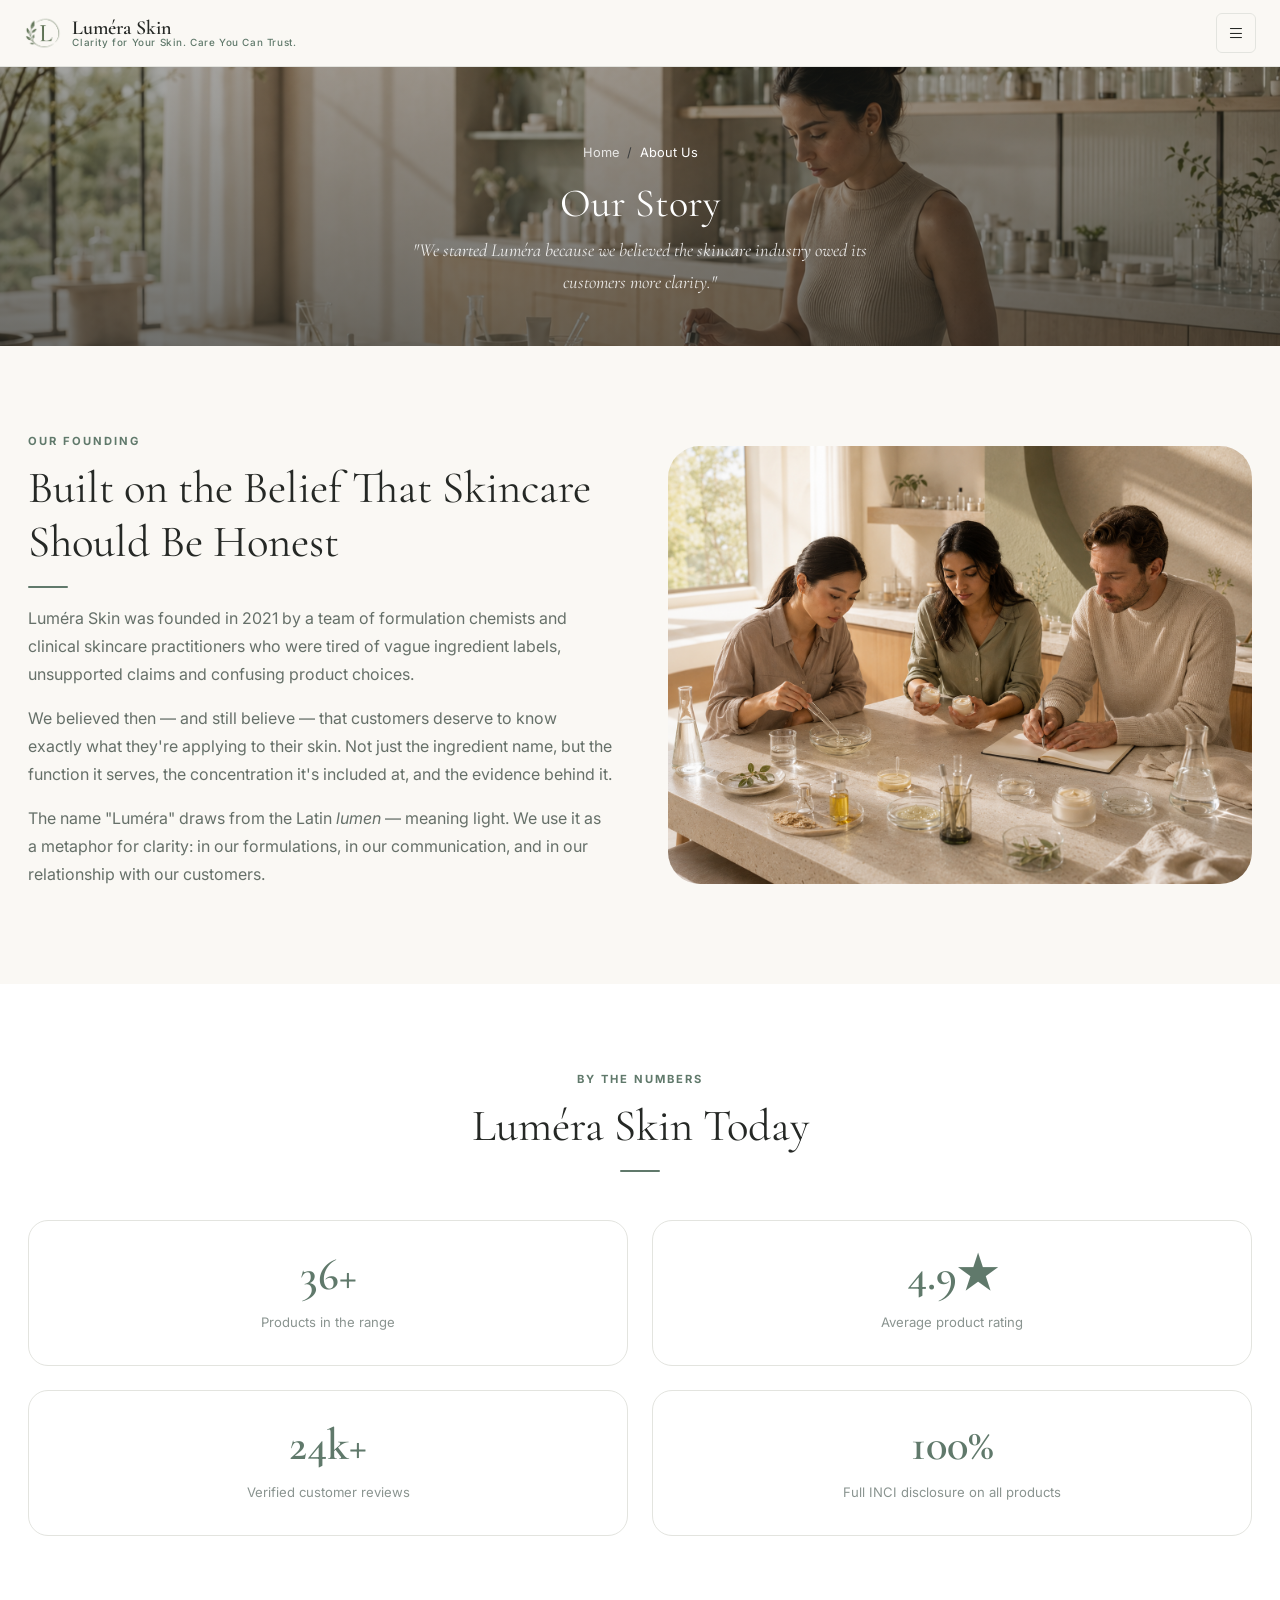
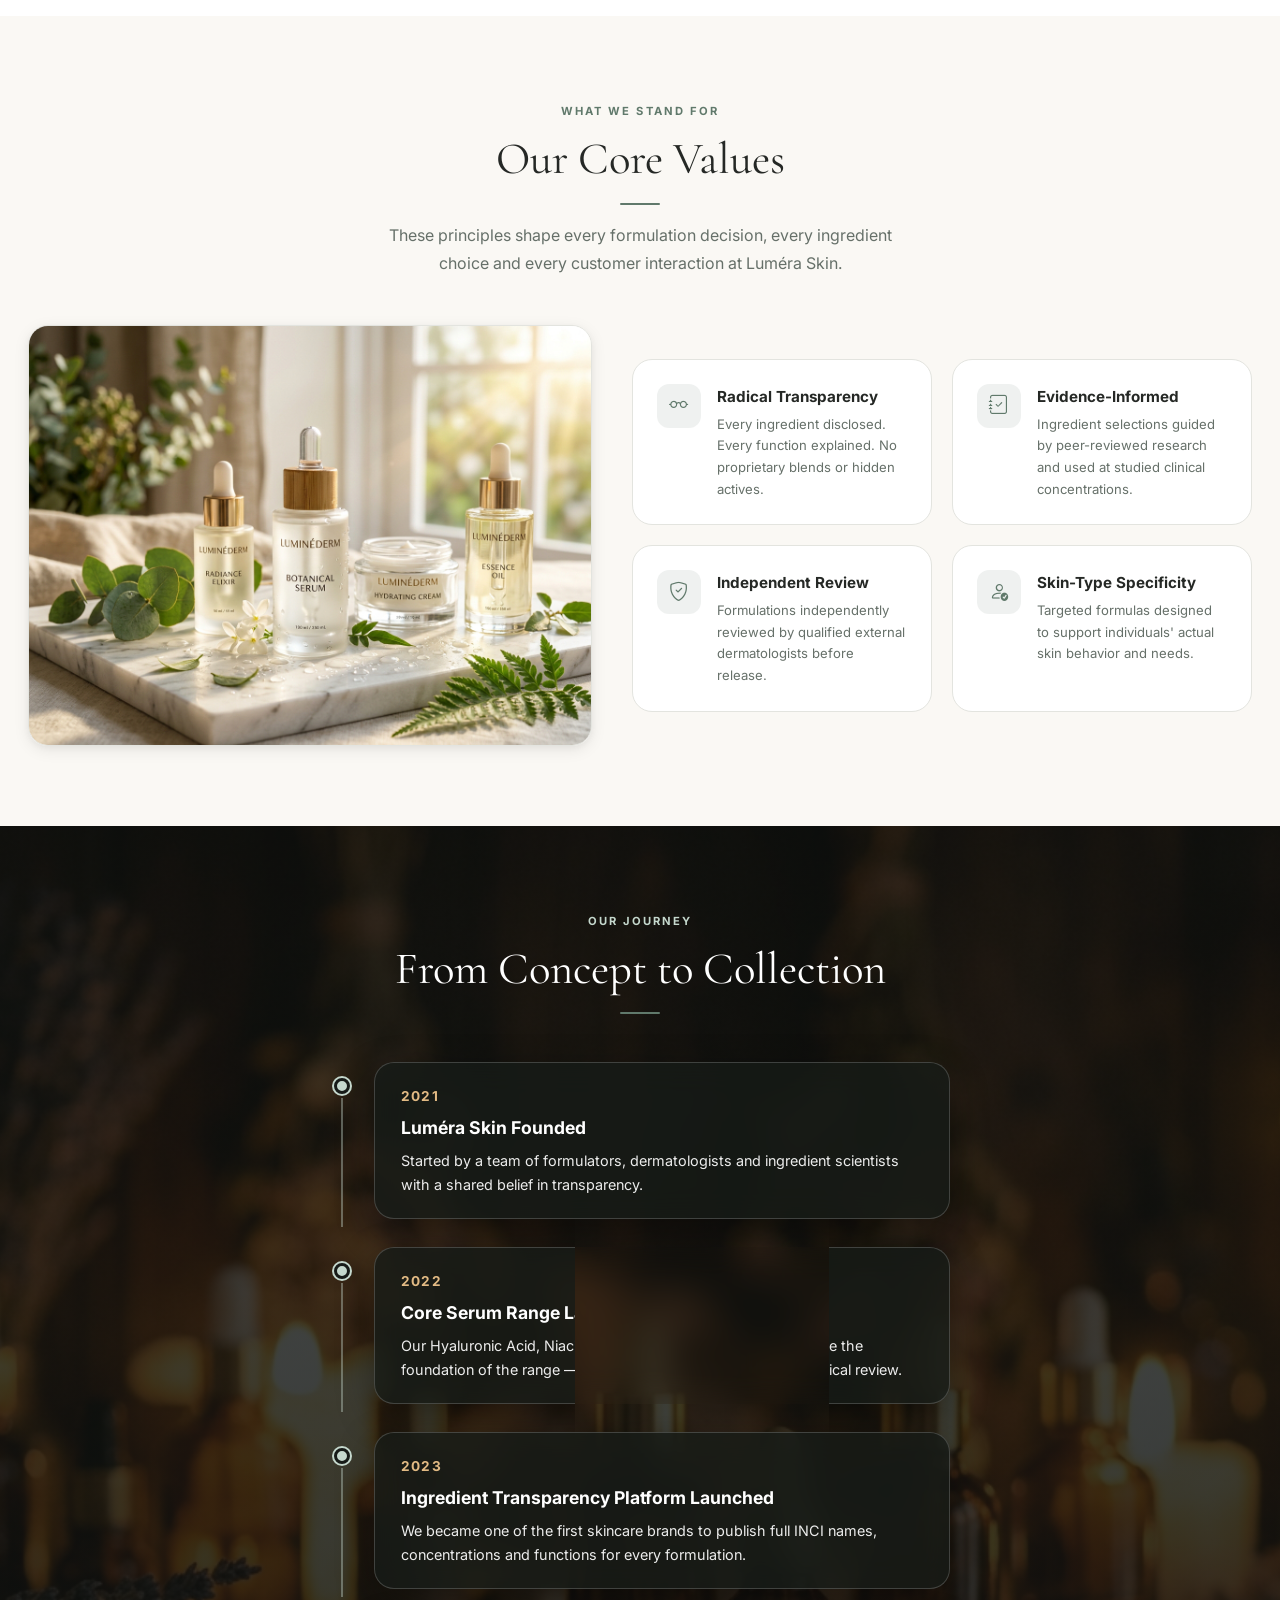
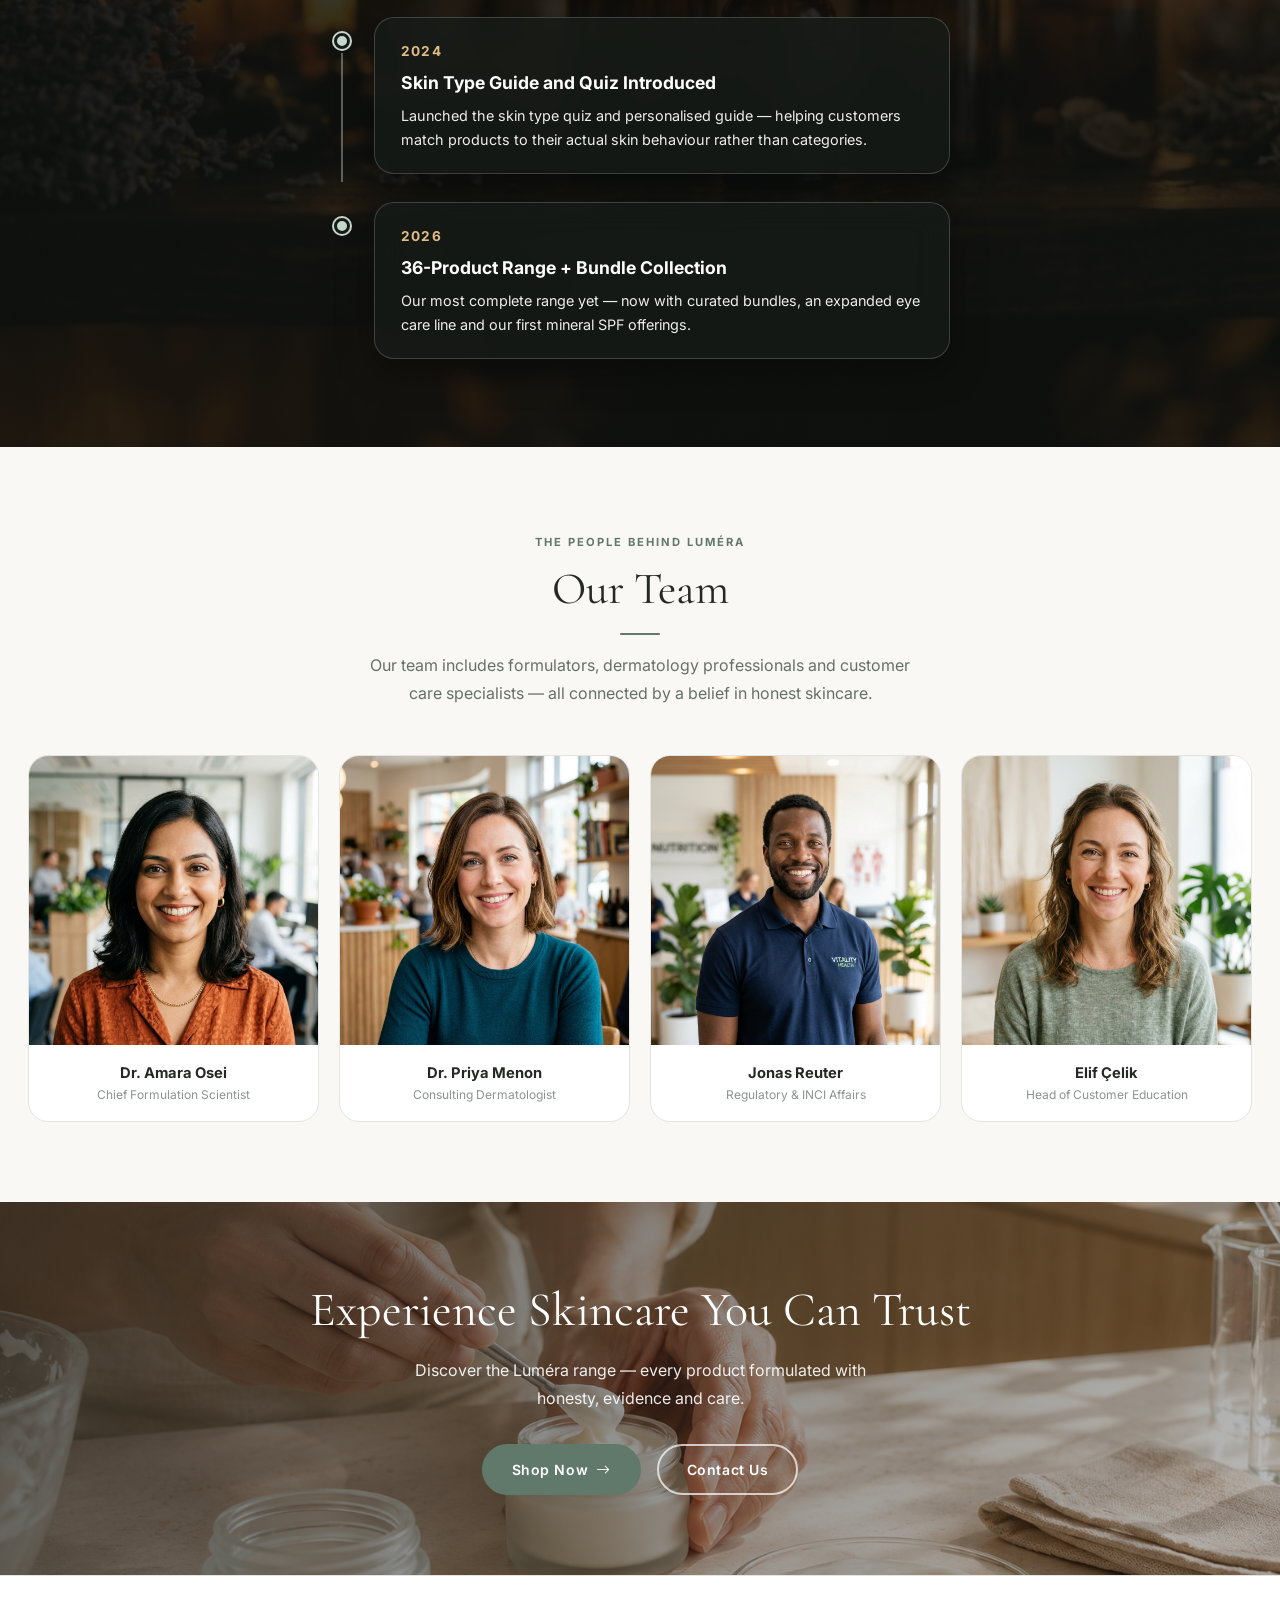
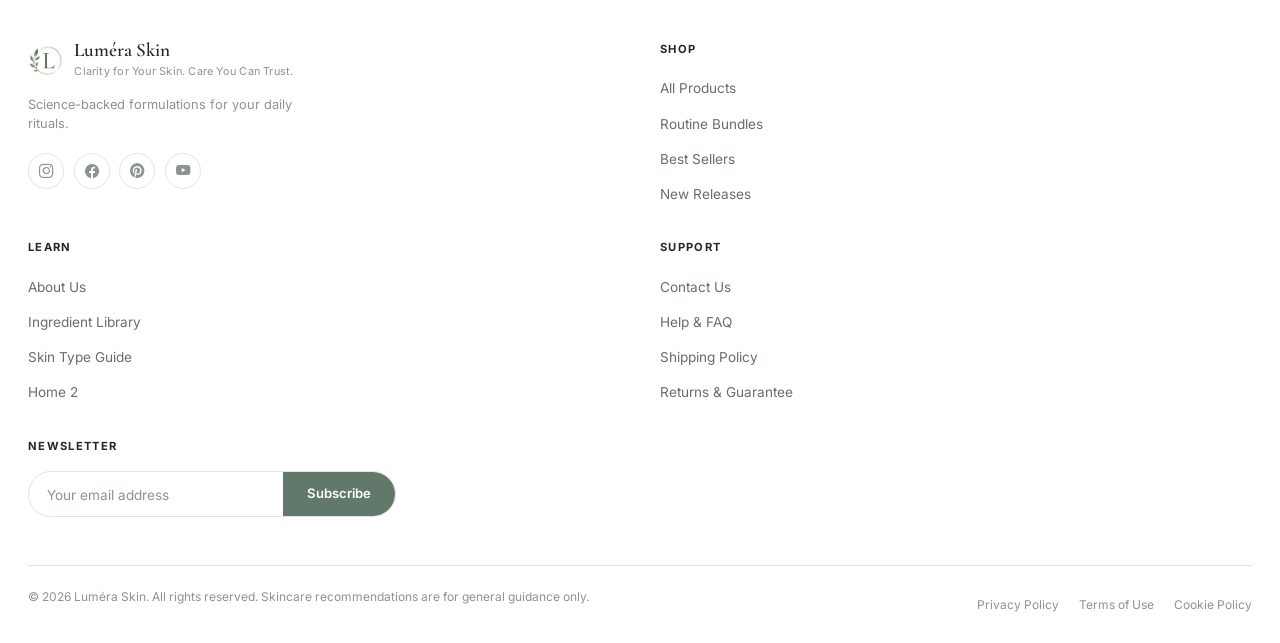
==== commit 8dbe678e: "bugs fixed" ====
--- a/about.html
+++ b/about.html
@@ -382,8 +382,8 @@
       </a>
       <ul class="navbar-nav-center">
         <li><a href="index.html" class="nav-link">Home</a></li>
+        <li><a href="home2.html" class="nav-link">Home 2</a></li>
         <li><a href="about.html" class="nav-link active">About</a></li>
-        <li><a href="home2.html" class="nav-link">Routines</a></li>
         <li><a href="shop.html" class="nav-link">Shop</a></li>
         <li><a href="ingredients.html" class="nav-link">Ingredients</a></li>
         <li><a href="skin-type-guide.html" class="nav-link">Skin Guide</a></li>
@@ -397,7 +397,7 @@
           id="navMobileToggle" aria-expanded="false"><i class="bi bi-list"></i></button></div>
     </div>
     <div class="navbar-mobile-menu" id="navMobileMenu"><a href="index.html" class="nav-link">Home</a><a
-        href="about.html" class="nav-link active">About</a><a href="home2.html" class="nav-link">Routines</a><a
+        href="home2.html" class="nav-link">Home 2</a><a href="about.html" class="nav-link active">About</a><a
         href="shop.html" class="nav-link">Shop</a><a href="ingredients.html" class="nav-link">Ingredients</a><a
         href="skin-type-guide.html" class="nav-link">Skin Guide</a><a href="bundle-deals.html"
         class="nav-link">Bundles</a><a href="contact.html" class="nav-link">Contact</a>
@@ -683,9 +683,12 @@
             <div class="footer-logo" aria-hidden="true">
               <img src="assets/images/logo.png" alt="Luméra Skin Logo">
             </div>
-            <span class="footer-brand-name">Luméra Skin</span>
+            <div class="footer-brand-text">
+              <span class="footer-brand-name">Luméra Skin</span>
+              <span class="footer-brand-tagline">Clarity for Your Skin. Care You Can Trust.</span>
+            </div>
           </a>
-          <p class="footer-tagline">Clarity for Your Skin. Care You Can Trust.<br>Science-backed formulations for your daily rituals.</p>
+          <p class="footer-tagline">Science-backed formulations for your daily rituals.</p>
           <div class="footer-social" aria-label="Social media links">
             <a href="#" class="social-icon-btn" aria-label="Instagram"><i class="bi bi-instagram"></i></a>
             <a href="#" class="social-icon-btn" aria-label="Facebook"><i class="bi bi-facebook"></i></a>
@@ -710,7 +713,7 @@
             <li><a href="about.html">About Us</a></li>
             <li><a href="ingredients.html">Ingredient Library</a></li>
             <li><a href="skin-type-guide.html">Skin Type Guide</a></li>
-            <li><a href="home2.html">Daily Routines</a></li>
+            <li><a href="home2.html">Home 2</a></li>
           </ul>
         </div>
         <!-- Support -->
--- a/css/footer.css
+++ b/css/footer.css
@@ -65,7 +65,7 @@
   align-items: center;
   gap: 0.65rem;
   text-decoration: none;
-  margin-bottom: 1rem;
+  margin-bottom: 0.85rem;
 }
 
 .footer-logo {
@@ -92,11 +92,27 @@
   fill: #fff;
 }
 
+.footer-brand-text {
+  display: flex;
+  flex-direction: column;
+}
+
 .footer-brand-name {
   font-family: var(--font-display);
   font-size: 1.2rem;
   font-weight: 600;
   color: var(--text-heading);
+  line-height: 1.1;
+}
+
+.footer-brand-tagline {
+  font-size: 0.68rem;
+  color: var(--text-muted);
+  font-family: var(--font-body);
+  font-weight: 400;
+  letter-spacing: 0.02em;
+  margin-top: 2px;
+  display: block;
 }
 
 .footer-tagline {
--- a/css/dark-theme.css
+++ b/css/dark-theme.css
@@ -167,6 +167,7 @@
 /* ---- Footer ---- */
 [data-theme="dark"] .lumera-footer { background: var(--bg-secondary); border-color: var(--border-color); }
 [data-theme="dark"] .footer-brand-name { color: var(--text-heading); }
+[data-theme="dark"] .footer-brand-tagline { color: var(--text-muted); }
 [data-theme="dark"] .footer-col-title { color: var(--text-heading); }
 [data-theme="dark"] .footer-nav-list li a { color: var(--text-body); }
 [data-theme="dark"] .footer-nav-list li a:hover { color: var(--accent); }
--- a/css/rtl.css
+++ b/css/rtl.css
@@ -243,7 +243,19 @@
   direction: rtl;
 }
 
+[dir="rtl"] .footer-brand-text {
+  text-align: right;
+  direction: ltr;
+  unicode-bidi: isolate;
+}
+
 [dir="rtl"] .footer-brand-name {
+  text-align: right;
+  direction: ltr;
+  unicode-bidi: isolate;
+}
+
+[dir="rtl"] .footer-brand-tagline {
   text-align: right;
   direction: ltr;
   unicode-bidi: isolate;
@@ -448,8 +460,36 @@
 }
 
 [dir="rtl"] .bundle-savings-badge {
-  left: auto;
-  right: 1rem;
+  right: auto !important;
+  left: 1rem !important;
+}
+
+[dir="rtl"] .bundle-featured-badge {
+  left: auto !important;
+  right: 1rem !important;
+}
+
+[dir="rtl"] .bundle-body {
+  text-align: right !important;
+}
+
+[dir="rtl"] .bundle-product-item {
+  flex-direction: row !important;
+  text-align: right !important;
+}
+
+[dir="rtl"] .bundle-product-item i {
+  margin-left: 0.4rem !important;
+  margin-right: 0 !important;
+}
+
+[dir="rtl"] .bundle-footer {
+  flex-direction: row-reverse !important;
+}
+
+[dir="rtl"] .value-bar {
+  text-align: center !important;
+  align-items: center !important;
 }
 
 /* ---- Step Numbers RTL ---- */
@@ -463,7 +503,19 @@
 
 /* ---- FAQ RTL ---- */
 [dir="rtl"] .faq-question {
-  flex-direction: row-reverse;
+  flex-direction: row !important;
+  text-align: right !important;
+  justify-content: space-between !important;
+}
+
+[dir="rtl"] .faq-icon {
+  margin-left: 0 !important;
+  margin-right: auto !important;
+}
+
+[dir="rtl"] .faq-answer,
+[dir="rtl"] .faq-answer-inner {
+  text-align: right !important;
 }
 
 /* ---- Breadcrumb RTL ---- */
--- a/css/mobile.css
+++ b/css/mobile.css
@@ -63,8 +63,28 @@
   .category-bento .bento-item.bento-large { grid-column: span 2; aspect-ratio: 2 / 1; }
 
   /* Section headers */
-  .section-header { margin-bottom: 1.75rem; }
-  .section-header p { font-size: 0.88rem; }
+  .section-header {
+    text-align: center !important;
+    margin-bottom: 1.75rem !important;
+    display: flex !important;
+    flex-direction: column !important;
+    align-items: center !important;
+  }
+  .section-header h1,
+  .section-header h2,
+  .section-header h3,
+  .section-header p,
+  .section-label {
+    text-align: center !important;
+    margin-inline: auto !important;
+  }
+  .section-header p {
+    font-size: 0.88rem;
+    max-width: 520px;
+  }
+  .brand-divider {
+    margin-inline: auto !important;
+  }
   
   /* Quiz */
   .quiz-card { padding: 1.5rem 1rem; }
@@ -111,7 +131,15 @@
   .bundle-card { padding: 1.25rem; }
   
   /* Ingredients */
-  .ingredients-grid { grid-template-columns: 1fr; }
+  .ingredients-grid {
+    grid-template-columns: 1fr !important;
+    gap: 1.25rem !important;
+  }
+  .ingredients-grid > * {
+    grid-column: auto !important;
+    width: 100% !important;
+    max-width: 100% !important;
+  }
   .ingredient-card { padding: 1.25rem; }
   
   /* Skin type */
@@ -132,6 +160,26 @@
   /* Trust cards */
   .trust-grid { grid-template-columns: 1fr 1fr; gap: 0.75rem; }
   .trust-card { padding: 1.25rem 1rem; }
+  
+  /* Routines Page Grids */
+  .routine-steps-grid,
+  .trendy-essentials-grid,
+  .ingredient-preview-grid,
+  .skin-type-preview-grid,
+  .bundles-preview-grid,
+  .community-grid,
+  .routine-section-grid {
+    grid-template-columns: 1fr !important;
+    gap: 1.25rem !important;
+  }
+  .routine-steps-grid > *,
+  .ingredient-preview-grid > *,
+  .skin-type-preview-grid > *,
+  .community-grid > * {
+    grid-column: auto !important;
+    width: 100% !important;
+    max-width: 100% !important;
+  }
   
   /* Ingredient hero grid */
   .ingredient-hero-grid { grid-template-columns: 1fr; }
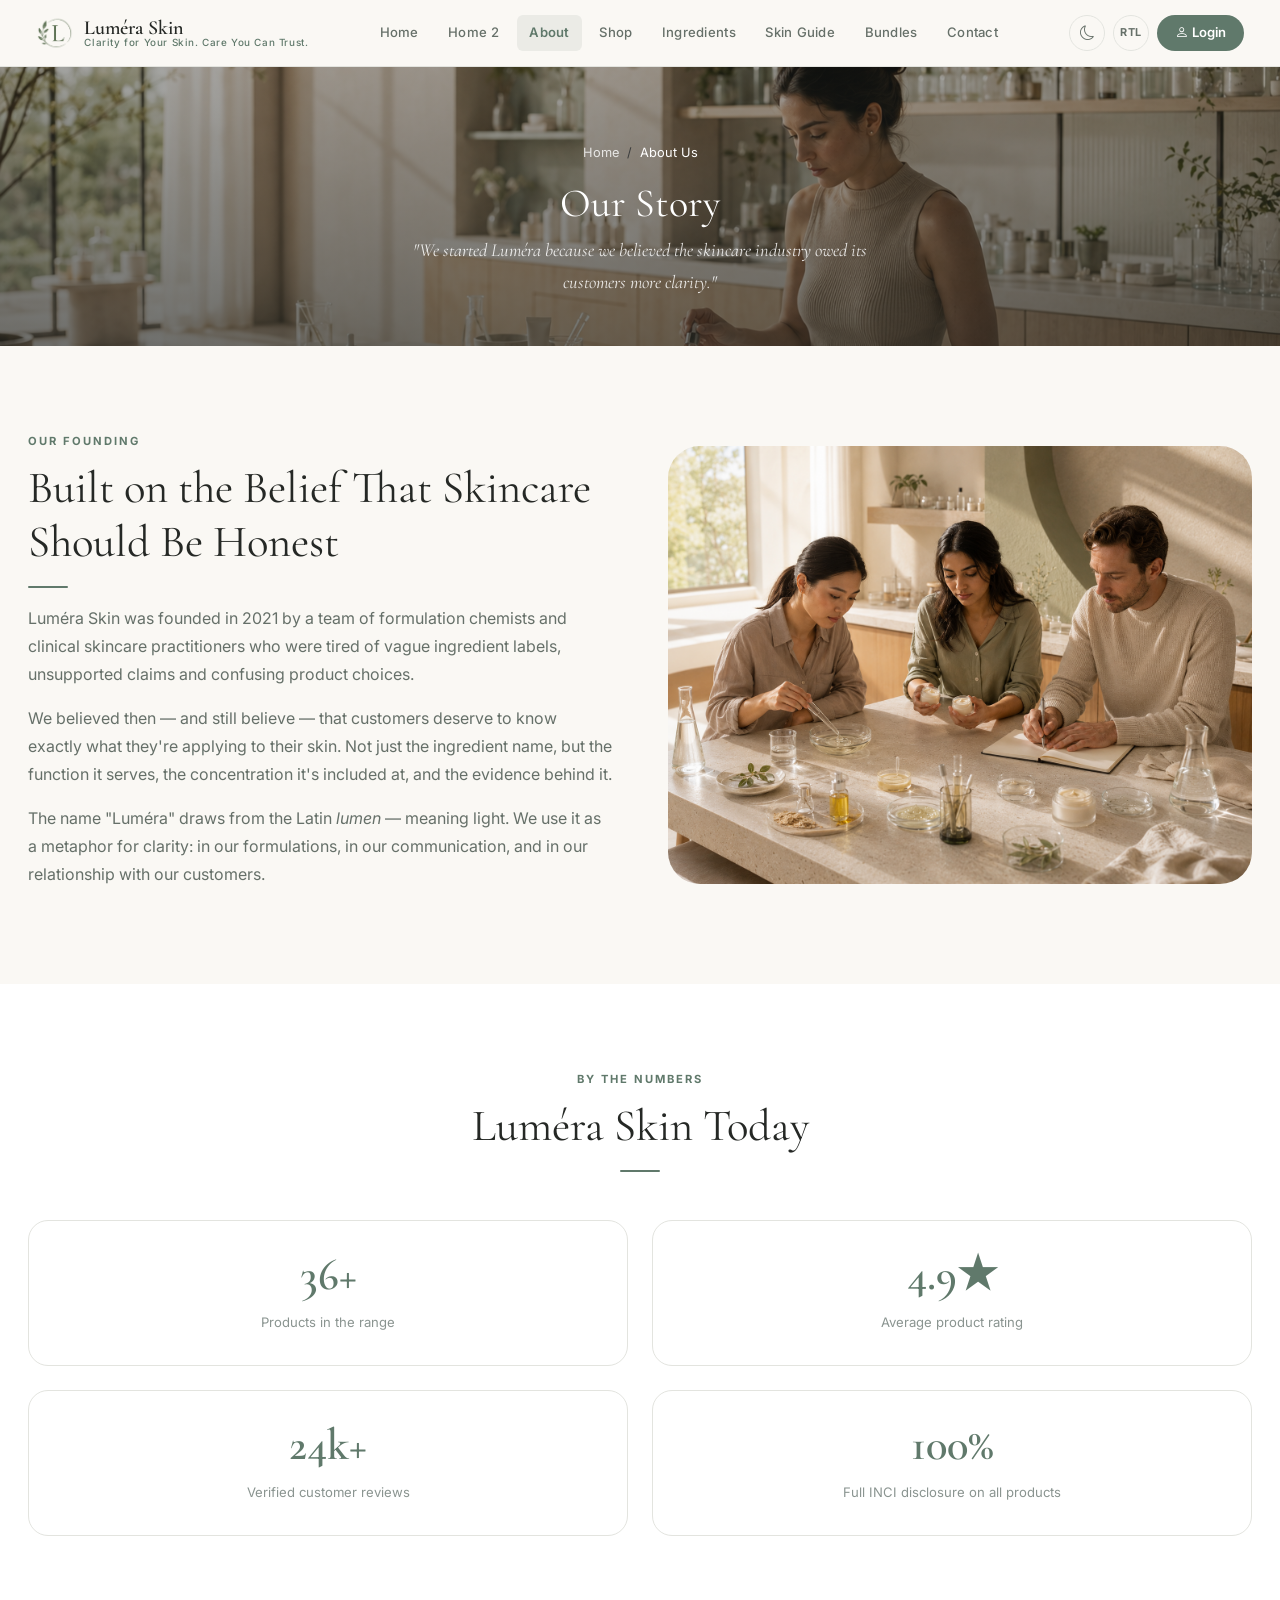
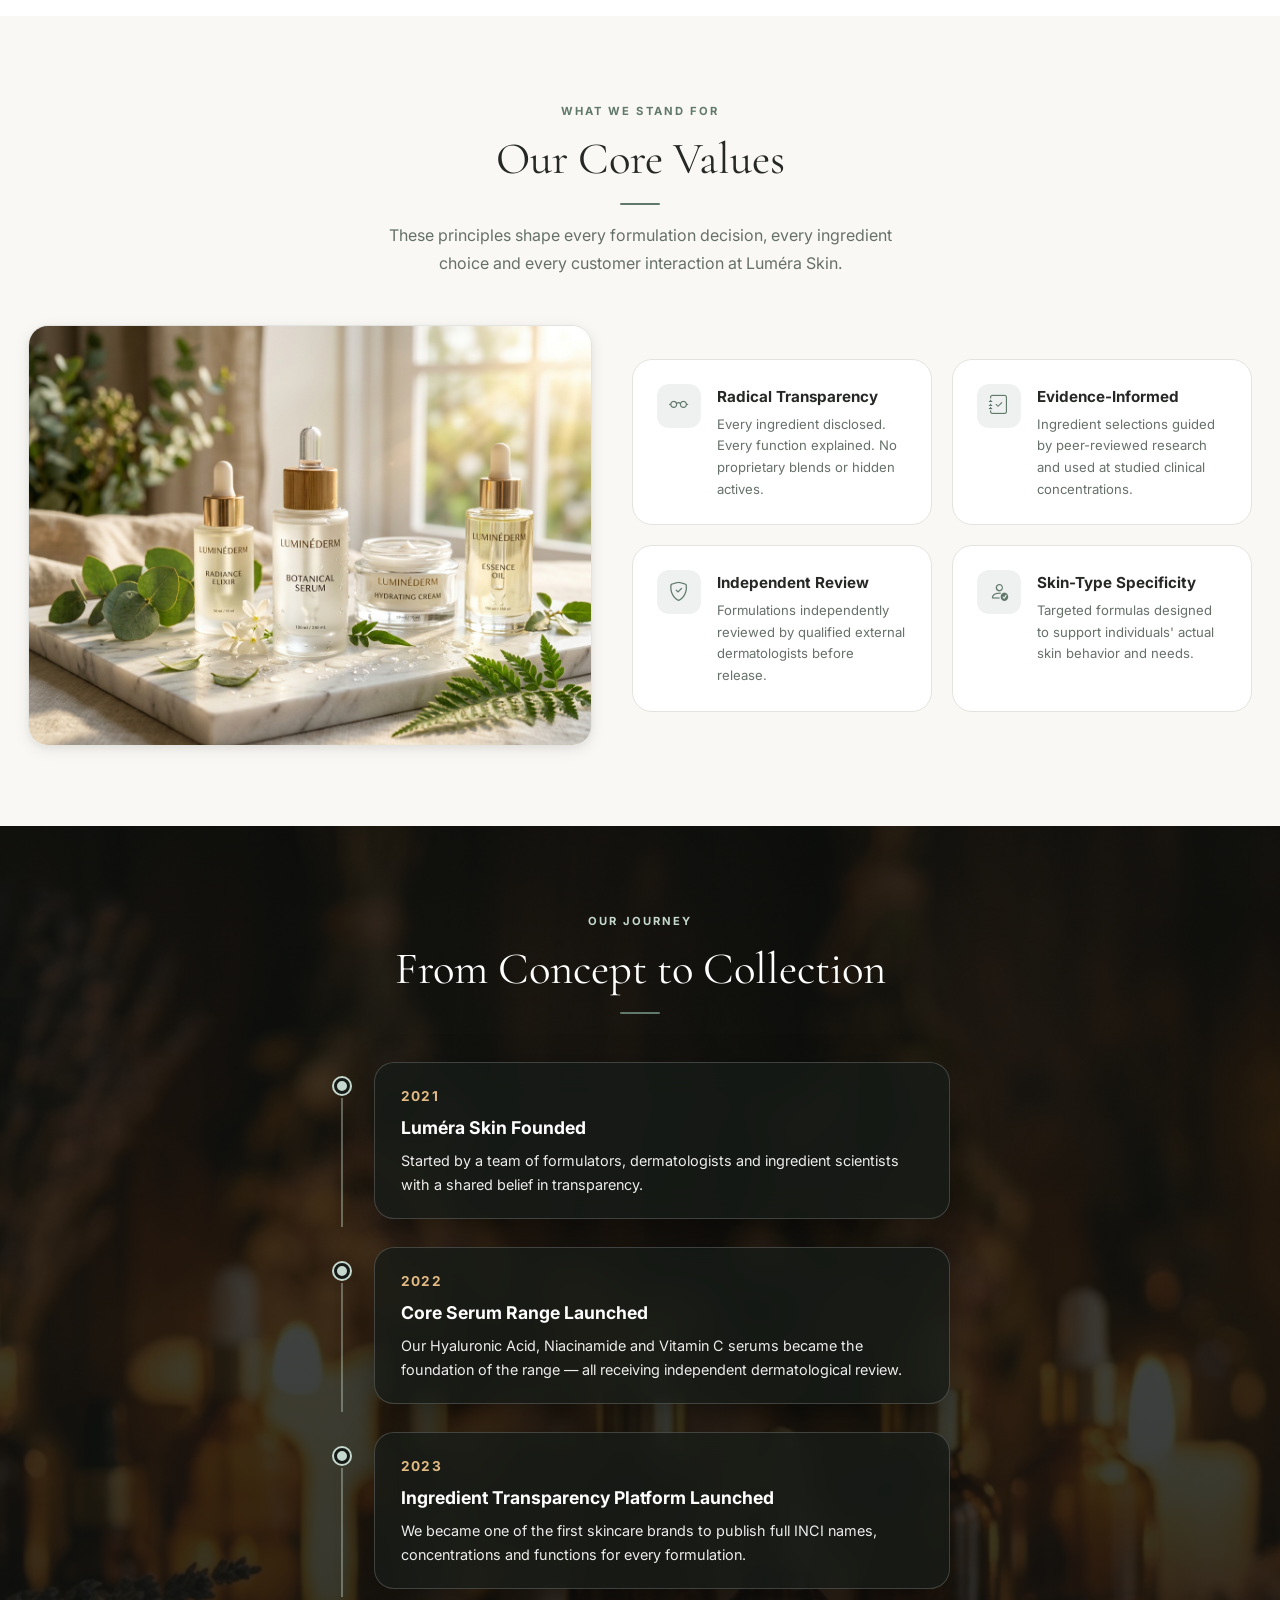
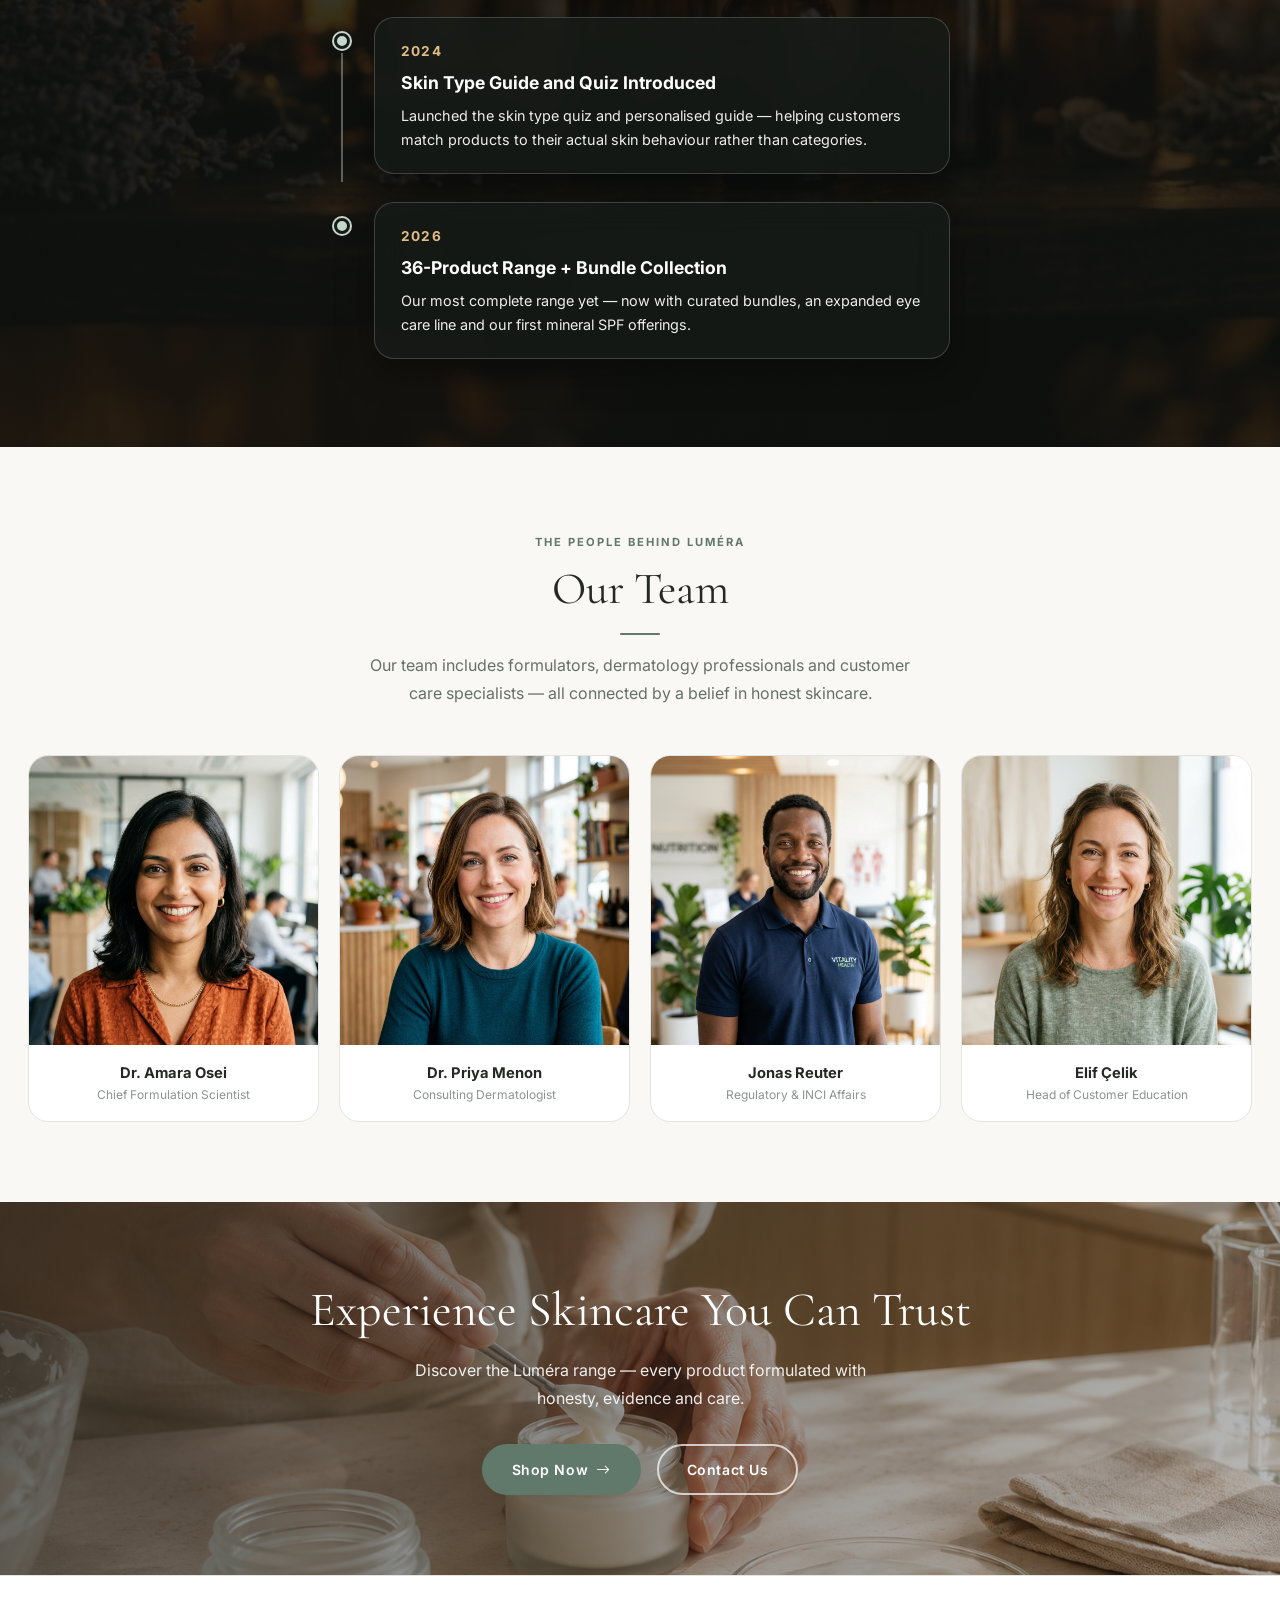
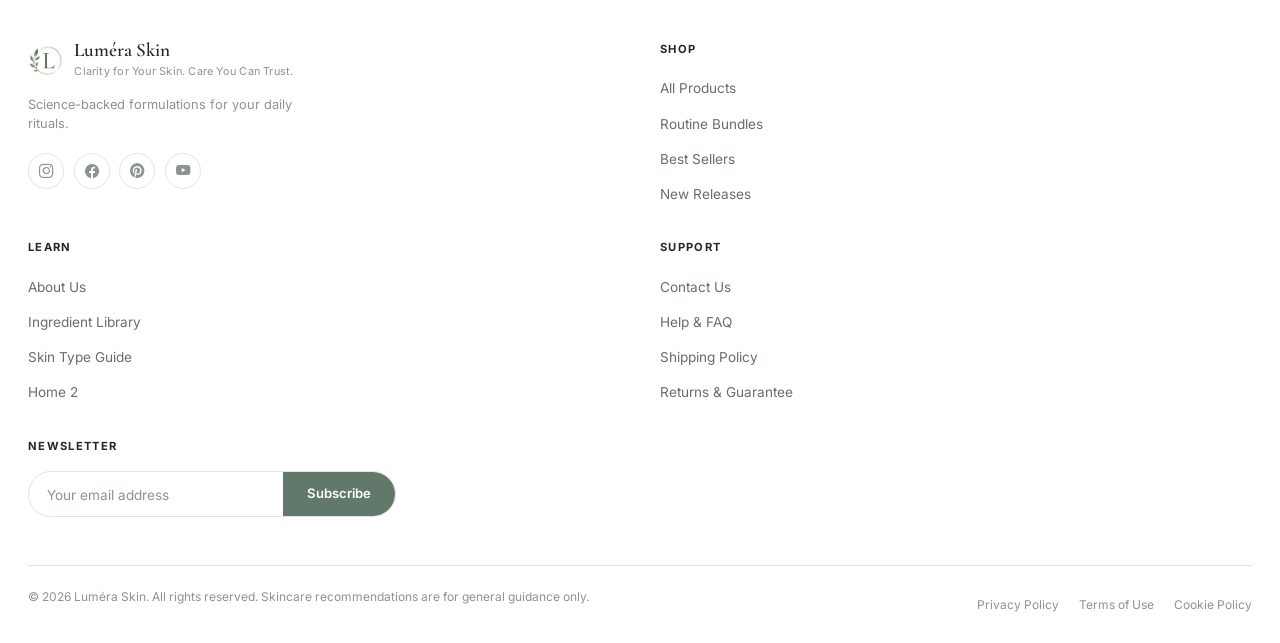
==== commit ac860839: "changes committed" ====
--- a/about.html
+++ b/about.html
@@ -7,6 +7,9 @@
   <title>About Luméra Skin — Our Philosophy & Story</title>
   <meta name="description"
     content="Learn about Luméra Skin — our founding philosophy, ingredient commitments, and what drives our belief in science-informed, transparent skincare.">
+  <!-- Favicon / Browser Icon -->
+  <link rel="icon" type="image/png" href="assets/images/logo.png">
+  <link rel="apple-touch-icon" href="assets/images/logo.png">
   <link rel="stylesheet" href="https://cdn.jsdelivr.net/npm/bootstrap@5.3.3/dist/css/bootstrap.min.css">
   <link rel="stylesheet" href="https://cdn.jsdelivr.net/npm/bootstrap-icons@1.11.3/font/bootstrap-icons.min.css">
   <link
--- a/css/header.css
+++ b/css/header.css
@@ -292,13 +292,34 @@
   padding-top: 1rem;
 }
 
-/* ---- Responsive Breakpoints: Hamburger Drawer Nav on iPad Pro & Tablet View (max-width: 1366px) ---- */
-@media (max-width: 1366px) {
+/* ---- Intermediate Desktop Viewports (992px – 1199px) ---- */
+@media (min-width: 992px) and (max-width: 1199.98px) {
+  .navbar-inner {
+    padding: 0 16px;
+    gap: 0.5rem;
+  }
+
+  .navbar-nav-center {
+    gap: 0.15rem;
+  }
+
+  .navbar-nav-center .nav-link {
+    padding: 0.4rem 0.5rem;
+    font-size: 0.78rem;
+  }
+
+  .navbar-brand-tagline {
+    display: none;
+  }
+}
+
+/* ---- Responsive Breakpoints: Hamburger Drawer Nav on Mobile & Tablet View (max-width: 991.98px) ---- */
+@media (max-width: 991.98px) {
   .navbar-inner {
     display: flex;
     justify-content: space-between;
     align-items: center;
-    padding: 0 24px;
+    padding: 0 20px;
   }
 
   .navbar-nav-center {
--- a/css/rtl.css
+++ b/css/rtl.css
@@ -98,7 +98,7 @@
 
 /* Use the compact navigation through 1024px. The full RTL navigation and
    utility group cannot fit safely at iPad Pro / small-laptop widths. */
-@media (max-width: 1100px) {
+@media (max-width: 991.98px) {
   [dir="rtl"] .navbar-inner {
     position: relative;
     display: flex;
